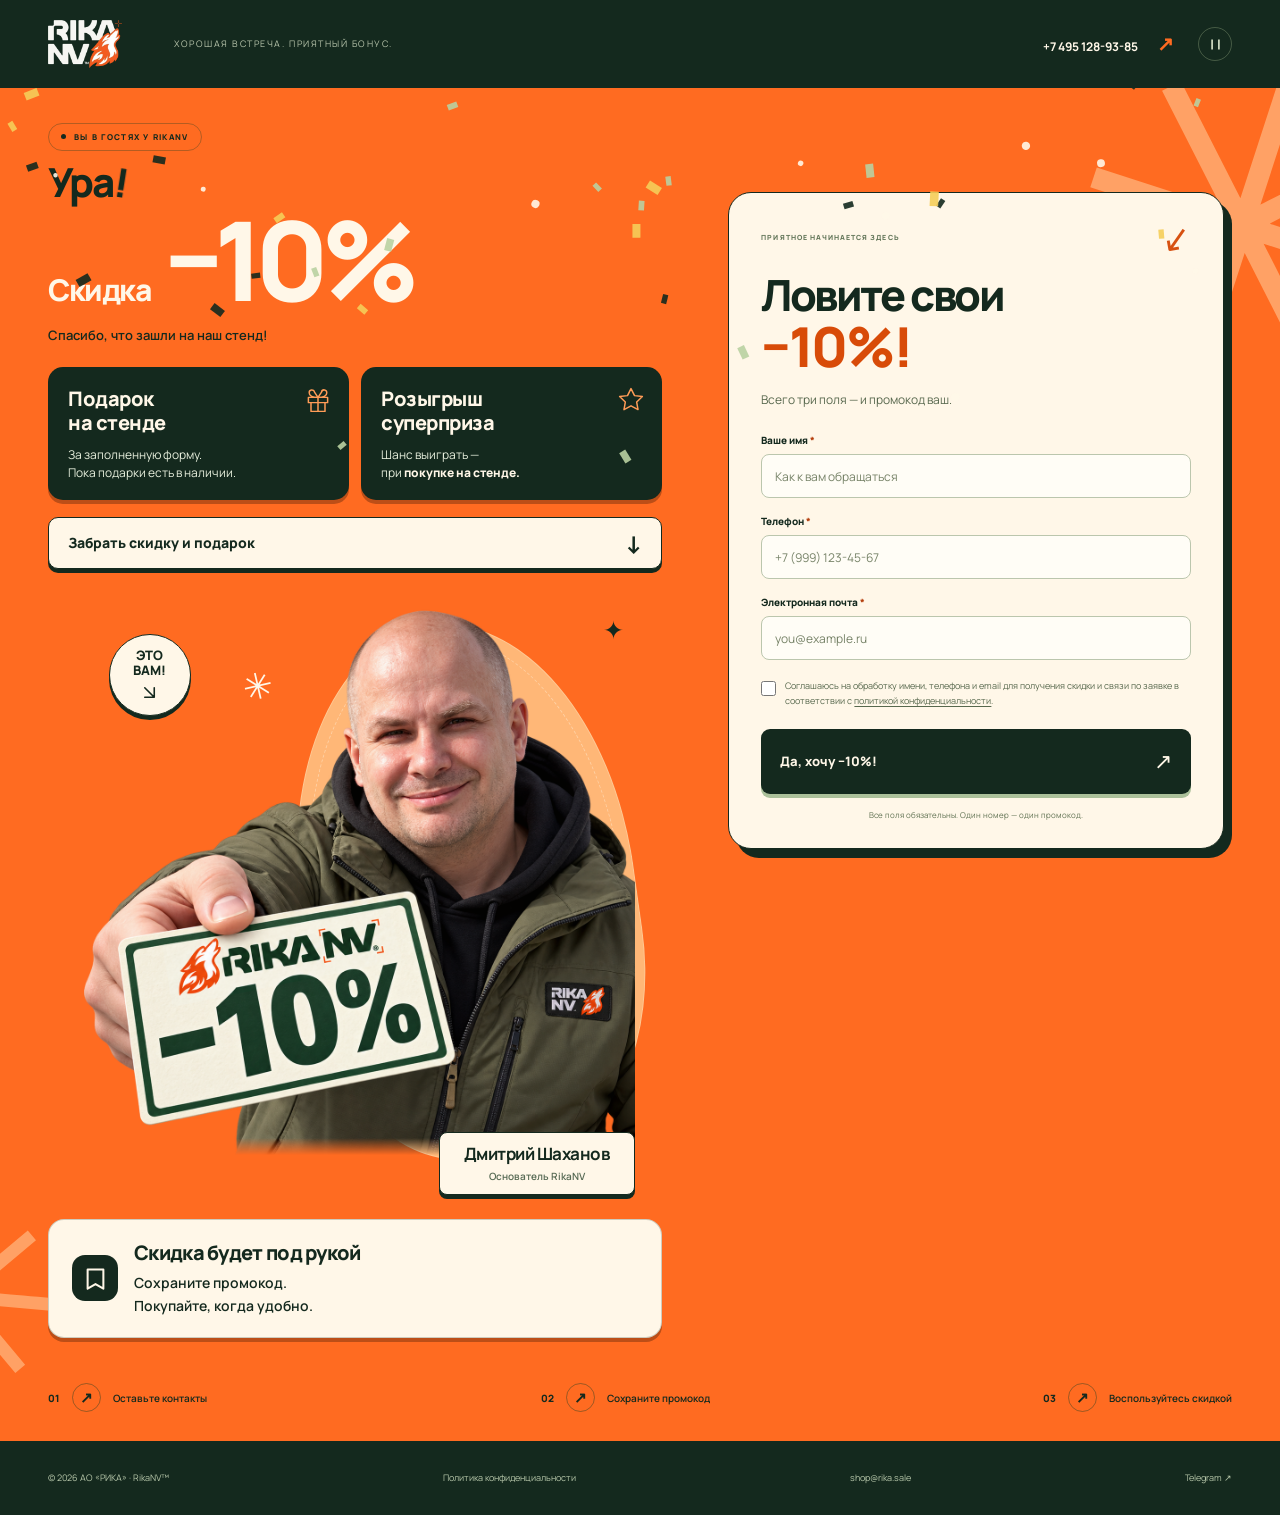
==== index.html @ 87233ac4 "Extend promo validity to one year and remove countdown" ====
<!doctype html>
<html lang="ru">
<head>
  <meta charset="utf-8">
  <meta name="viewport" content="width=device-width, initial-scale=1">
  <meta name="theme-color" content="#ff6b21">
  <meta name="description" content="Получите скидку 10% от RikaNV и воспользуйтесь ей, когда удобно, в течение года. Оставьте контакты и получите промокод. Подарки на стенде - пока есть в наличии.">
  <title>Ура! Ваша скидка −10% — RikaNV</title>
  <link rel="icon" href="assets/logo.webp" type="image/webp">
  <link rel="stylesheet" href="assets/fonts.css">
  <link rel="stylesheet" href="celebration.css">
  <link rel="stylesheet" href="founder.css?v=year-v10">
  <script src="config.js" defer></script>
  <script src="app.js?v=year-v10" defer></script>
  <script src="celebrate.js?v=fresh-v4" defer></script>
</head>
<body>
  <a class="skip" href="#discount">Перейти к форме</a>
  <div class="masthead"><header class="header"><a class="brand" href="#top" aria-label="RikaNV — начало страницы"><img src="assets/logo.webp" width="76" height="50" alt="RikaNV"></a><span class="header-note">ХОРОШАЯ ВСТРЕЧА. ПРИЯТНЫЙ БОНУС.</span><a class="header-phone" href="tel:+74951289385">+7 495 128-93-85 <span aria-hidden="true">↗</span></a><button class="motion-toggle" id="motion-toggle" type="button" aria-label="Остановить анимацию" aria-pressed="false" title="Остановить анимацию"><svg viewBox="0 0 20 20" aria-hidden="true"><path class="pause-symbol" d="M6 4v12M14 4v12"/><path class="play-symbol" d="m7 4 8 6-8 6Z"/></svg></button></header></div>
  <main id="top"><canvas id="confetti" aria-hidden="true"></canvas><div class="ambient-star ambient-star-one" aria-hidden="true">✳</div><div class="ambient-star ambient-star-two" aria-hidden="true">✳</div>
    <section class="hero" aria-labelledby="hero-title">
      <div class="hero-copy">
        <p class="eyebrow welcome-label"><span class="live-dot"></span> ВЫ В ГОСТЯХ У RIKANV</p>
        <h1 id="hero-title"><span class="hooray">Ура<span class="exclamation">!</span></span><span class="hero-subtitle">Скидка <strong>−10%</strong></span></h1>
        <p class="stand-thanks">Спасибо, что зашли на наш стенд!</p>
        <div class="hero-perks" aria-label="Подарок и розыгрыш на стенде">
          <div class="hero-perk"><svg viewBox="0 0 32 32" fill="none" aria-hidden="true"><path d="M5 13h22v6H5zm3 6v10h16V19M16 13v16M16 13c-7 0-10-2-10-5a3 3 0 0 1 6-1l4 6Zm0 0c7 0 10-2 10-5a3 3 0 0 0-6-1l-4 6Z"/></svg><strong>Подарок<br>на стенде</strong><p>За заполненную форму.<br>Пока подарки есть в наличии.</p></div>
          <div class="hero-perk"><svg viewBox="0 0 32 32" fill="none" aria-hidden="true"><path d="m16 3 4 8 9 1-6.5 6.3L24 27l-8-4.3L8 27l1.5-8.7L3 12l9-1Z"/></svg><strong>Розыгрыш<br>суперприза</strong><p>Шанс выиграть —<br>при <b>покупке на стенде.</b></p></div>
        </div>
        <a class="hero-cta" href="#discount">Забрать скидку и подарок <span aria-hidden="true">↓</span></a>
        <figure class="founder-scene">
          <span class="founder-halo" aria-hidden="true"></span>
          <span class="founder-spark founder-spark-one" aria-hidden="true">✳</span>
          <span class="founder-spark founder-spark-two" aria-hidden="true">✦</span>
          <a class="founder-offer" id="discount-ticket" href="https://rikasale.ru/" target="_blank" rel="noopener noreferrer" aria-label="Дмитрий Шаханов — открыть официальный сайт RikaNV в новой вкладке">
            <span class="founder-float"><img src="assets/dmitry-fresh-v4.webp" width="1254" height="1254" fetchpriority="high" alt="Дмитрий Шаханов с улыбкой протягивает вам карточку со скидкой 10%"><svg class="founder-card-art" viewBox="0 0 1254 1254" aria-hidden="true" focusable="false"><defs><clipPath id="card-logo-area"><polygon points="195,785 704,698 732,817 218,923"/></clipPath></defs><image href="assets/dmitry-correct-logo-v6.webp" width="1254" height="1254" clip-path="url(#card-logo-area)"/></svg></span>
          </a>
          <span class="founder-badge" aria-hidden="true"><span class="founder-badge-label">ЭТО<br>ВАМ!</span><svg viewBox="0 0 24 24" fill="none"><path d="m6 6 12 12M6 18h12V6" stroke="currentColor" stroke-width="2" stroke-linecap="round" stroke-linejoin="round"/></svg></span>
          <figcaption class="founder-signature"><strong>Дмитрий Шаханов</strong><span>Основатель RikaNV</span></figcaption>
        </figure>
        <div class="hero-description"><span class="discount-note-icon" aria-hidden="true"><svg viewBox="0 0 24 24" fill="none"><path d="M5 4h14v17l-7-4-7 4Z"/></svg></span><p><strong>Скидка будет под рукой</strong><span>Сохраните промокод.<br>Покупайте, когда удобно.</span></p></div>

      </div>
      <div class="form-column">
      <aside class="form-card" id="discount" aria-labelledby="form-title">
        <div class="form-topline"><span class="eyebrow">ПРИЯТНОЕ НАЧИНАЕТСЯ ЗДЕСЬ</span><span class="mini-cross" aria-hidden="true">↙</span></div>
        <div id="form-intro"><h2 id="form-title">Ловите свои<br><em>−10%!</em></h2><p>Всего три поля — и промокод ваш.</p></div>
        <form id="lead-form" novalidate>
          <div class="field"><label for="name">Ваше имя <span>*</span></label><input id="name" name="name" autocomplete="given-name" placeholder="Как к вам обращаться" minlength="2" maxlength="80" required><span class="field-error" id="name-error"></span></div>
          <div class="field"><label for="phone">Телефон <span>*</span></label><input id="phone" name="phone" type="tel" inputmode="tel" autocomplete="tel" placeholder="+7 (999) 123-45-67" maxlength="24" required><span class="field-error" id="phone-error"></span></div>
          <div class="field"><label for="email">Электронная почта <span>*</span></label><input id="email" name="email" type="email" autocomplete="email" placeholder="you@example.ru" maxlength="160" required><span class="field-error" id="email-error"></span></div>

          <div class="honeypot" aria-hidden="true"><label>Сайт компании<input name="website" tabindex="-1" autocomplete="off"></label></div>
          <label class="consent"><input type="checkbox" id="consent" name="consent" required><span>Соглашаюсь на обработку имени, телефона и email для получения скидки и связи по заявке в соответствии с <a href="https://test.rika-nv.ru/privacy-policy/" target="_blank" rel="noopener">политикой конфиденциальности</a>.</span></label>
          <span class="field-error" id="consent-error"></span>
          <button class="button button-orange submit" type="submit"><span>Да, хочу −10%!</span><span aria-hidden="true">↗</span></button>
          <p class="form-status" id="form-status" role="status" aria-live="polite"></p>
          <p class="form-footnote">Все поля обязательны. Один номер — один промокод.</p>
        </form>
        <div class="success" id="success" hidden tabindex="-1">
          <span class="success-icon" aria-hidden="true">✓</span><p class="eyebrow">ЗАЯВКА ПРИНЯТА</p><h2>Ваши −10%<br>уже здесь.</h2><p>Сохраните промокод и назовите его менеджеру вместе с телефоном из заявки. Используйте скидку сразу или в течение года.</p>
          <div class="coupon"><span id="promo-code"></span><button type="button" id="copy-code" aria-label="Скопировать промокод">Скопировать <span aria-hidden="true">⧉</span></button></div>
          <p class="coupon-deadline" id="coupon-deadline"></p><p class="copy-status" id="copy-status" role="status"></p><p class="success-stand">Назовите промокод менеджеру RikaNV.</p><p class="success-note">Покажите этот экран сотруднику и получите подарок на стенде, пока подарки есть в наличии. Для участия в розыгрыше суперприза нужна покупка на стенде.</p>
          <button class="another-application" id="another-application" type="button">Заполнить форму для другого человека</button>
        </div>
        <noscript><p>Для отправки заявки включите JavaScript или позвоните <a href="tel:+74951289385">+7 495 128-93-85</a>.</p></noscript>
      </aside>

      </div>
    </section>
    <div class="conditions wrap"><span>01 <b>Оставьте контакты</b></span><span>02 <b>Сохраните промокод</b></span><span>03 <b>Воспользуйтесь скидкой</b></span></div>
  </main>
  <div class="footer-area"><footer class="footer wrap"><span>© <span id="year">2026</span> АО «РИКА» · RikaNV™</span><a href="https://test.rika-nv.ru/privacy-policy/" target="_blank" rel="noopener">Политика конфиденциальности</a><a href="mailto:shop@rika.sale">shop@rika.sale</a><a href="https://t.me/clubRiKA" target="_blank" rel="noopener">Telegram ↗</a></footer></div>
</body>
</html>
---- assets/fonts.css ----
@font-face {
  font-family: 'Manrope';
  font-style: normal;
  font-weight: 400;
  font-display: swap;
  src: url(manrope-0.woff2) format('truetype');
}

@font-face {
  font-family: 'Manrope';
  font-style: normal;
  font-weight: 500;
  font-display: swap;
  src: url(manrope-1.woff2) format('truetype');
}

@font-face {
  font-family: 'Manrope';
  font-style: normal;
  font-weight: 600;
  font-display: swap;
  src: url(manrope-2.woff2) format('truetype');
}

@font-face {
  font-family: 'Manrope';
  font-style: normal;
  font-weight: 700;
  font-display: swap;
  src: url(manrope-3.woff2) format('truetype');
}

@font-face {
  font-family: 'Manrope';
  font-style: normal;
  font-weight: 800;
  font-display: swap;
  src: url(manrope-4.woff2) format('truetype');
}
---- celebration.css ----
:root{--orange:#ff6b21;--paper:#fff7e8;--ink:#14291e;--muted:#576a54;--line:#d5dacb}
*{box-sizing:border-box}html{scroll-behavior:smooth;scroll-padding-top:24px}body{margin:0;background:var(--orange);color:var(--ink);font:15px/1.6 Manrope,Arial,sans-serif;-webkit-font-smoothing:antialiased}h1,h2,p{margin:0}h1,h2{letter-spacing:-.065em;line-height:1.02;font-weight:800}a{color:inherit;text-decoration:none}button,input{font:inherit}button{cursor:pointer}button,a{touch-action:manipulation}img{display:block;max-width:100%}::selection{background:var(--ink);color:var(--paper)}:focus-visible{outline:3px solid #366d4c;outline-offset:5px}[hidden]{display:none!important}
.wrap,.header,.hero{width:min(1240px,calc(100% - 96px));margin:auto}.skip{position:fixed;top:-80px;left:12px;padding:12px;background:var(--paper);z-index:99}.skip:focus{top:12px}.eyebrow{font-size:9px;letter-spacing:.16em;font-weight:800;line-height:1.5}
.masthead{background:var(--ink);color:var(--paper)}.header{height:88px;display:flex;justify-content:space-between;align-items:center;gap:24px}.brand{width:74px;flex-shrink:0}.brand img{object-fit:contain}.header-note{font-size:9px;letter-spacing:.17em;color:#b8c5ac;margin-right:auto;margin-left:28px}.header-phone{font-size:12px;font-weight:700}.header-phone span{color:var(--orange);margin-left:17px;font-size:20px}.motion-toggle{width:34px;height:34px;border:1px solid #a9bd9155;background:transparent;color:#cfdbc2;border-radius:50%;display:grid;place-items:center;padding:8px;flex-shrink:0}.motion-toggle:hover{background:#ffffff13}.motion-toggle svg{width:17px;height:17px;fill:none;stroke:currentColor;stroke-width:2}.play-symbol{display:none}body.motion-paused .pause-symbol{display:none}body.motion-paused .play-symbol{display:block}
main{position:relative;isolation:isolate;overflow:clip}#confetti{position:absolute;inset:0;width:100%;height:100%;pointer-events:none;z-index:5}.ambient-star{position:absolute;pointer-events:none;color:#ffd8a9;font-family:Arial,sans-serif;z-index:-1;line-height:1;opacity:.5}.ambient-star-one{font-size:430px;right:-140px;top:-70px;transform:rotate(18deg)}.ambient-star-two{font-size:260px;left:-150px;bottom:10px;transform:rotate(5deg)}
.hero{display:grid;grid-template-columns:minmax(0,1.22fr) minmax(360px,1fr);gap:82px;padding:43px 0 45px;align-items:start}.hero-copy{min-width:0}.welcome-label{display:inline-flex;align-items:center;gap:8px;padding:7px 12px;border:1px solid #20402355;border-radius:30px;font-size:8px}.live-dot{width:5px;height:5px;border-radius:50%;background:var(--ink)}.hero h1{margin:10px 0 0}.hooray{font-size:116px;letter-spacing:-.08em;display:block;line-height:1.05}.exclamation{display:inline-block;transform:rotate(9deg);transform-origin:50% 85%}.hero-subtitle{font-size:47px;letter-spacing:-.065em;display:block;color:var(--paper);margin:0 0 5px}
.ticket-wrap{position:relative;margin:29px 0 28px;padding:10px 15px 10px 5px;perspective:1000px}.ticket-float{transform:rotate(-5deg)}.discount-ticket{position:relative;display:flex;background:var(--paper);border-radius:17px;min-height:229px;box-shadow:7px 9px 0 var(--ink);transform:rotateX(var(--tilt-x,0deg)) rotateY(var(--tilt-y,0deg));transition:transform .25s ease-out;will-change:transform}.discount-ticket:before,.discount-ticket:after{content:'';width:20px;height:20px;border-radius:50%;background:var(--orange);position:absolute;left:calc(100% - 105px);z-index:1}.discount-ticket:before{top:-10px}.discount-ticket:after{bottom:-10px}.ticket-main{flex:1;min-width:0;padding:23px 25px 16px}.ticket-kicker{display:block;font-size:8px;font-weight:800;letter-spacing:.2em}.giant-discount{display:block;font-size:140px;line-height:1.07;letter-spacing:-.1em;font-weight:800;white-space:nowrap;margin-left:-6px}.giant-discount>span{font-size:.55em;letter-spacing:-.09em;display:inline-block;margin-left:4px}.ticket-bottom{border-top:1px solid #b9c1aa;padding-top:10px;font-size:6.5px;font-weight:700;letter-spacing:.08em;display:flex;justify-content:space-between;align-items:center;gap:10px}.ticket-bottom>span{font-size:19px;line-height:1}.ticket-stub{width:95px;flex-shrink:0;border-left:1.5px dashed #91a082;display:flex;flex-direction:column;align-items:center;justify-content:center;text-align:center;padding:20px 10px}.ticket-stub .stub-top{font-size:8px;font-weight:800;letter-spacing:.14em;line-height:1.4;color:#6c7d5c}.ticket-stub strong{font-size:57px;font-weight:700;line-height:1.3;letter-spacing:-.07em}.ticket-stub>span:last-child{font-size:7px;letter-spacing:.1em;line-height:1.5;font-weight:600}.ticket-stamp{position:absolute;right:-4px;top:-13px;width:94px;height:94px;background:var(--ink);color:var(--paper);display:grid;place-items:center;clip-path:polygon(50% 0%,59% 9%,71% 4%,76% 16%,90% 16%,90% 30%,100% 36%,94% 50%,100% 64%,90% 70%,90% 84%,76% 84%,71% 96%,59% 91%,50% 100%,41% 91%,29% 96%,24% 84%,10% 84%,10% 70%,0% 64%,6% 50%,0% 36%,10% 30%,10% 16%,24% 16%,29% 4%,41% 9%);transform:rotate(14deg)}.ticket-stamp>span{font-size:15px;letter-spacing:-.03em;line-height:1.2;font-weight:800;text-align:center}.hero-description{font-size:12px;font-weight:600;line-height:1.8;margin-top:7px}
.gift-note{background:var(--ink);color:var(--paper);border-radius:16px;display:flex;align-items:flex-start;gap:16px;padding:21px 23px;margin-top:24px;box-shadow:0 4px 0 #bc4e17}.gift-icon{width:31px;flex-shrink:0;color:var(--orange);padding-top:3px}.gift-icon svg{width:31px;height:31px}.gift-heading{font-size:17px;display:block;font-weight:800;letter-spacing:-.03em;margin-bottom:5px}.gift-note p{font-size:12px;line-height:1.7;max-width:340px}.gift-note small{font-size:9px;line-height:1.7;color:#b3c2a5;display:block;margin-top:10px}.hero-cta{display:none}
.form-card{position:relative;background:var(--paper);color:var(--ink);padding:28px 32px 26px;border:1px solid var(--ink);border-radius:23px;box-shadow:8px 9px 0 var(--ink);margin:46px 8px 0 0;scroll-margin-top:28px;min-width:0}.form-topline{display:flex;justify-content:space-between;align-items:center;gap:16px;margin-bottom:17px}.form-topline>.eyebrow{font-size:7px;letter-spacing:.15em;color:#637659}.mini-cross{color:#d75111;font-size:35px;line-height:1;transform:rotate(-10deg)}.form-card h2{font-size:43px;font-weight:800;line-height:1.04;letter-spacing:-.06em}.form-card h2 em{font-style:normal;color:#d84b08;font-size:1.28em}.form-card #form-intro>p{font-size:12px;line-height:1.7;color:#59694f;margin:15px 0 22px;max-width:300px}.field{margin-bottom:15px}.field label{display:block;font-size:10px;font-weight:800;margin-bottom:6px}.field label>span{color:#b43d0b}.field input{width:100%;height:44px;border:1px solid #bbc6ad;background:#fffdf6;border-radius:8px;padding:10px 13px;font-size:12px;color:var(--ink);transition:border-color .2s,box-shadow .2s}.field input::placeholder{color:#778368}.field input:focus{outline:none;border-color:#e76626;box-shadow:0 0 0 3px #ff6b2128}.field input[aria-invalid=true]{border-color:#a92e17}.consent{display:flex;align-items:flex-start;gap:9px;font-size:9px;line-height:1.65;color:#57684d;cursor:pointer;margin-top:19px}.consent input{width:15px;height:15px;flex-shrink:0;margin:2px 0 0;accent-color:var(--ink);cursor:pointer}.consent a{text-decoration:underline;text-underline-offset:2px}.button{display:inline-flex;justify-content:space-between;align-items:center;gap:20px;min-height:53px;border:0;border-radius:9px;padding:15px 19px;font-size:13px;font-weight:800;transition:transform .2s,box-shadow .2s,background .2s}.button-orange{color:var(--paper);background:var(--ink);box-shadow:0 4px 0 #abc09a}.button-orange:hover{background:#25472d;transform:translateY(-2px);box-shadow:0 6px 0 #abc09a}.button-orange:active{transform:translateY(2px);box-shadow:0 2px 0 #abc09a}.submit{width:100%;margin-top:20px}.submit>span:last-child{font-size:22px;font-weight:400}.submit:disabled{opacity:.65;cursor:wait;transform:none}.form-footnote{text-align:center;font-size:8px;color:#607252;line-height:1.7;margin:14px 0 0}.field-error{font-size:10px;color:#a12e1a;line-height:1.5;display:block}.field-error:not(:empty){margin-top:5px}.form-status{font-size:11px;color:#9d301c;line-height:1.7}.form-status:not(:empty){margin-top:14px}.honeypot{position:absolute;left:-10000px;top:0;width:1px;height:1px;overflow:hidden}
.success{padding:12px 0 25px}.success .eyebrow{margin:25px 0 12px}.success-icon{display:grid;place-items:center;width:60px;height:60px;background:#dbebcc;color:#234e2b;border-radius:50%;font-size:30px}.success h2{margin-bottom:22px}.success>p:not(.eyebrow){font-size:13px;color:#596b4e;line-height:1.8}.coupon{border:1px dashed #718360;border-radius:8px;padding:16px 12px;display:flex;justify-content:space-between;align-items:center;gap:10px;margin:23px 0 12px;flex-wrap:wrap}.coupon>span{font-size:18px;font-weight:800;overflow-wrap:anywhere}.coupon button{border:0;background:none;padding:6px 0;color:var(--ink);font-size:10px;font-weight:700}.coupon button:disabled{opacity:.5;cursor:default}.coupon-deadline{font-size:12px!important;border-bottom:1px solid #bec9b1;padding-bottom:14px;margin-bottom:5px}.coupon-deadline.expired{color:#a23920!important}.copy-status{font-size:10px!important;min-height:18px}.success .success-stand{font-weight:800;color:var(--ink);margin:20px 0 12px}.success .success-note{font-size:11px!important}
.conditions{display:flex;justify-content:space-between;align-items:center;gap:24px;padding:0 0 29px}.conditions>span{display:flex;align-items:center;gap:12px;font-size:10px;font-weight:800}.conditions>span:before{content:'↗';width:27px;height:27px;border:1px solid #20402370;border-radius:50%;display:grid;place-items:center;order:1;font-size:15px}.conditions b{font-size:10px;font-weight:600;order:2}.footer-area{background:var(--ink);color:#b8c8ab}.footer{display:flex;align-items:center;justify-content:space-between;gap:20px;min-height:74px;padding:23px 0;font-size:9px}.footer a:hover{color:var(--orange)}
body.motion-ready .ticket-float{animation:float-ticket 5s ease-in-out infinite}body.motion-ready .ticket-stamp{animation:stamp-rock 5s ease-in-out infinite}body.motion-ready .exclamation{animation:hello .8s cubic-bezier(.2,.8,.2,1) both}body.motion-ready .form-card{animation:arrive .65s .1s cubic-bezier(.2,.8,.2,1) backwards}body.motion-paused *{animation-play-state:paused!important}body.motion-paused .discount-ticket{transform:none!important}
@keyframes float-ticket{0%,100%{transform:translateY(0) rotate(-5deg)}50%{transform:translateY(-7px) rotate(-3.5deg)}}@keyframes stamp-rock{0%,100%{transform:rotate(14deg)}50%{transform:rotate(8deg)}}@keyframes hello{0%{transform:rotate(-16deg) scale(.8);opacity:0}70%{transform:rotate(14deg) scale(1.08)}100%{transform:rotate(9deg);opacity:1}}@keyframes arrive{from{opacity:0;transform:translateY(22px)}to{opacity:1;transform:translateY(0)}}
@media(max-width:1150px){.wrap,.header,.hero{width:calc(100% - 64px)}.hero{gap:45px;grid-template-columns:1.1fr 1fr}.hooray{font-size:104px}.hero-subtitle{font-size:40px}.giant-discount{font-size:114px}.ticket-main{padding-inline:20px}.discount-ticket{min-height:208px}.ticket-stub{width:77px}.discount-ticket:before,.discount-ticket:after{left:calc(100% - 87px)}.ticket-stamp{width:82px;height:82px;right:-10px;top:-19px}.ticket-stamp>span{font-size:13px}.ticket-bottom{font-size:5px;letter-spacing:0}.form-card{padding:27px}.form-card h2{font-size:39px}.gift-note{padding:20px;gap:12px}.gift-note p{font-size:11px}.header-note{margin-left:10px;font-size:8px}}
@media(max-width:900px){.wrap,.header,.hero{width:calc(100% - 48px)}.hero{gap:30px}.form-card{padding:24px;margin-top:40px}.form-card h2{font-size:36px}.hooray{font-size:91px}.hero-subtitle{font-size:34px}.giant-discount{font-size:100px}.ticket-stub{width:64px}.ticket-main{padding:21px 16px 15px}.discount-ticket{min-height:186px}.discount-ticket:before,.discount-ticket:after{left:calc(100% - 74px)}.ticket-stub strong{font-size:47px}.ticket-stamp{width:74px;height:74px;right:-5px}.gift-note{padding:17px}.gift-icon,.gift-icon svg{width:25px;height:25px}.gift-heading{font-size:15px}.hero-description{font-size:11px}.header-note{display:none}.header-phone{margin-left:auto}.hero .eyebrow{font-size:7px}.conditions{gap:15px}.conditions b{font-size:9px}.conditions>span{gap:8px}.conditions>span:before{width:23px;height:23px}}
@media(max-width:760px){.hero{grid-template-columns:1fr;max-width:560px;gap:35px;padding:30px 0}.header{height:77px}.brand{width:67px}.brand img{height:45px;width:67px}.header-phone{font-size:11px}.motion-toggle{width:30px;height:30px;padding:6px}.header{gap:18px}.hero h1{margin-top:12px}.hooray{font-size:109px}.hero-subtitle{font-size:43px}.hero .eyebrow{font-size:8px}.ticket-wrap{margin:30px 0 29px;padding-right:18px}.giant-discount{font-size:144px}.ticket-main{padding:23px 24px 17px}.discount-ticket{min-height:230px}.ticket-stub{width:85px}.discount-ticket:before,.discount-ticket:after{left:calc(100% - 95px)}.ticket-stub strong{font-size:57px}.ticket-stamp{width:91px;height:91px;right:0;top:-18px}.ticket-stamp>span{font-size:15px}.ticket-bottom{font-size:6px}.hero-description{font-size:12px}.gift-note{padding:21px;gap:16px;margin-top:21px}.gift-icon,.gift-icon svg{width:30px;height:30px}.gift-heading{font-size:18px}.gift-note p{font-size:13px;max-width:none}.gift-note small{font-size:10px}.hero-cta{display:flex;align-items:center;justify-content:space-between;gap:20px;margin-top:19px;font-size:13px;font-weight:800;border-bottom:1px solid #29442670;padding:5px 0 10px}.hero-cta>span{font-size:24px}.form-card{padding:30px;margin:0 8px 0 0;width:calc(100% - 8px)}.form-card h2{font-size:45px}.form-card #form-intro>p{font-size:13px;margin-bottom:24px}.field input{height:49px;font-size:16px}.field label{font-size:11px}.field{margin-bottom:18px}.consent{font-size:10px}.form-footnote{font-size:9px}.conditions{max-width:560px;padding:9px 0 28px;flex-wrap:wrap;justify-content:flex-start;gap:15px 30px}.conditions b{font-size:10px}.footer{max-width:560px;justify-content:flex-start;flex-wrap:wrap;gap:15px 25px;padding:26px 0}.footer>span{width:100%}.ambient-star-one{font-size:350px;right:-190px;top:0}.ambient-star-two{display:none}}
@media(max-width:480px){.wrap,.header,.hero{width:calc(100% - 40px)}.header{gap:13px}.header-phone{font-size:9px}.header-phone span{margin-left:7px;font-size:16px}.brand{width:61px}.brand img{height:40px;width:61px}.motion-toggle{width:28px;height:28px}.hero{padding-top:26px;gap:29px}.hooray{font-size:98px}.hero-subtitle{font-size:38px}.ticket-wrap{margin-top:26px;padding:7px 15px 7px 1px}.giant-discount{font-size:109px;margin-left:-4px}.discount-ticket{min-height:186px;border-radius:12px;box-shadow:5px 7px 0 var(--ink)}.ticket-main{padding:19px 18px 13px}.ticket-kicker{font-size:6px;letter-spacing:.15em}.ticket-stub{width:66px;padding-inline:6px}.ticket-stub .stub-top{font-size:6px}.ticket-stub strong{font-size:44px}.ticket-stub>span:last-child{font-size:6px}.discount-ticket:before,.discount-ticket:after{width:16px;height:16px;left:calc(100% - 74px)}.discount-ticket:before{top:-8px}.discount-ticket:after{bottom:-8px}.ticket-bottom{font-size:4.8px;gap:4px;letter-spacing:0;padding-top:9px}.ticket-bottom>span{font-size:16px}.ticket-stamp{width:73px;height:73px;right:-2px;top:-20px}.ticket-stamp>span{font-size:12px}.hero-description{font-size:11px;line-height:1.9}.gift-note{padding:18px;gap:12px;border-radius:13px}.gift-note p{font-size:11px}.gift-heading{font-size:16px}.gift-note small{font-size:9px}.gift-icon,.gift-icon svg{width:25px;height:25px}.hero-cta{font-size:12px}.form-card{padding:26px 22px 24px;border-radius:17px;box-shadow:6px 7px 0 var(--ink);margin-right:6px;width:calc(100% - 6px)}.form-card h2{font-size:41px}.form-topline>.eyebrow{font-size:6px}.mini-cross{font-size:30px}.form-card #form-intro>p{font-size:12px}.conditions{display:grid;grid-template-columns:1fr;gap:13px}.conditions>span{gap:11px}.conditions>span:before{width:25px;height:25px}.coupon>span{font-size:16px}.success h2{font-size:37px}}
@media(max-width:359px){.wrap,.header,.hero{width:calc(100% - 32px)}.header-phone{font-size:8px}.header{gap:9px}.hooray{font-size:85px}.hero-subtitle{font-size:32px}.giant-discount{font-size:91px}.ticket-main{padding-inline:14px}.ticket-stub{width:57px}.discount-ticket{min-height:166px}.ticket-stub strong{font-size:37px}.discount-ticket:before,.discount-ticket:after{left:calc(100% - 65px)}.ticket-bottom{font-size:4px}.ticket-stamp{width:66px;height:66px}.ticket-stamp>span{font-size:11px}.gift-note{padding:16px;gap:10px}.gift-note p{font-size:10px}.gift-note small{font-size:8px}.form-card{padding:23px 18px}.form-card h2{font-size:36px}.hero-description{font-size:10px}.form-footnote{font-size:8px}}
@media(prefers-reduced-motion:reduce){html{scroll-behavior:auto}*,*:before,*:after{animation:none!important;transition:none!important}.discount-ticket{transform:none!important}#confetti{display:none}.motion-toggle{display:none}}

body.motion-paused .form-card{animation:none!important;opacity:1;transform:none}

.stand-thanks{font-size:14px;font-weight:600;margin-top:13px;line-height:1.6}.ticket-stamp{top:-34px}@media(max-width:480px){.stand-thanks{font-size:12px;margin-top:12px}}
---- founder.css ----
/* Founder handing the offer toward the visitor. */
.hero{gap:66px;padding-top:34px}
.hooray{font-size:90px}
.hero-subtitle{font-size:42px}
.founder-scene{position:relative;isolation:isolate;z-index:6;width:min(100%,560px);aspect-ratio:1;margin:26px auto 64px}
.founder-halo{position:absolute;z-index:-1;inset:5% 0 0 40%;border-radius:50% 50% 38% 38%;background:#ffb777;transform:rotate(-8deg);border:1px solid #ffd8ad80}
.founder-halo:after{content:"";position:absolute;inset:12px;border:1px dashed #fff7e860;border-radius:inherit}
.founder-offer{display:block;position:absolute;inset:0;border-radius:14px}
.founder-offer:focus-visible{outline-offset:4px}
.founder-float{display:block;position:relative;top:0;width:100%;-webkit-mask-image:linear-gradient(#000 97%,transparent 100%);mask-image:linear-gradient(#000 97%,transparent 100%)}
.founder-float img{width:100%;height:auto}
/* Restrict the corrected artwork to the coupon; preserve the original portrait. */
.founder-card-art{position:absolute;inset:0;display:block;width:100%;height:100%;pointer-events:none}
.founder-badge{position:absolute;left:6%;top:7%;pointer-events:none;background:var(--paper);border:1px solid var(--ink);box-shadow:0 4px 0 var(--ink);border-radius:50%;width:82px;height:82px;display:flex;flex-direction:column;justify-content:center;align-items:center;gap:5px;text-align:center;font-size:13px;font-weight:800;line-height:1.15}
.founder-badge-label{display:block}
.founder-badge svg{display:block;width:19px;height:19px;flex-shrink:0}
.founder-signature{position:absolute;bottom:-40px;right:0;max-width:100%;text-align:center;background:var(--paper);border:1px solid var(--ink);box-shadow:0 4px 0 var(--ink);padding:10px 24px;border-radius:8px;pointer-events:none}
.founder-signature strong{display:block;font-size:17px;letter-spacing:-.03em;line-height:1.35}
.founder-signature>span{display:block;font-size:10px;font-weight:600;margin-top:2px;color:var(--muted)}
.founder-spark{position:absolute;pointer-events:none;z-index:1;color:var(--paper);line-height:1}
.founder-spark-one{font-size:36px;top:13%;left:30%;transform:rotate(-13deg)}
.founder-spark-two{font-size:25px;top:4%;right:2%;color:var(--ink)}
.hero-description{display:flex;align-items:center;gap:16px;width:100%;margin:0 auto;padding:20px 23px;background:var(--paper);border:1px solid #14291e35;border-radius:16px;box-shadow:0 4px 0 #bc4e17;text-align:left}
.hero-description strong{display:block;font-size:20px;line-height:1.3;letter-spacing:-.035em;font-weight:800;margin-bottom:5px}
.hero-description p>span{display:block;font-size:14px;line-height:1.65;font-weight:600}
.hero-description b{font-weight:800}
.discount-note-icon{display:grid;place-items:center;width:46px;height:46px;flex-shrink:0;border-radius:13px;background:var(--ink);color:var(--paper)}
.discount-note-icon svg{width:27px;height:27px;stroke:currentColor;stroke-width:1.8;stroke-linecap:round;stroke-linejoin:round}
.form-card{margin-top:70px}
.form-column{min-width:0}
.form-column .gift-note{margin-right:8px}
.another-application{display:block;margin:22px 0 0;padding:8px 0;border:0;background:none;color:var(--muted);text-align:left;text-decoration:underline;text-underline-offset:3px;font-size:10px;line-height:1.5}
.another-application:hover{color:var(--ink)}
/* Move in whole pixels; scaling and 3D compositing soften facial detail. */
body.motion-ready .founder-float{animation:founder-offer 6s steps(4,end) infinite}
body.motion-ready .founder-badge{animation:founder-badge 6s ease-in-out infinite}
body.motion-ready .founder-spark-one{animation:founder-spark 9s ease-in-out infinite}
body.motion-paused .founder-offer{transform:none!important}
@keyframes founder-offer{0%,100%{top:0}50%{top:-4px}}
@keyframes founder-badge{0%,100%{transform:translateY(0)}50%{transform:translateY(-3px)}}
@keyframes founder-spark{0%,100%{transform:rotate(-13deg) scale(1)}50%{transform:rotate(14deg) scale(.86)}}
@media(min-width:1100px){.gift-note{margin-top:22px}}
@media(max-width:1150px){.hero{gap:40px}.hooray{font-size:82px}.hero-subtitle{font-size:37px}.founder-signature{padding:9px 20px}.founder-signature strong{font-size:15px}.hero-description{gap:13px;padding:18px}.hero-description strong{font-size:18px}.hero-description p>span{font-size:13px}}
@media(max-width:900px){.hero{gap:28px}.hooray{font-size:76px}.hero-subtitle{font-size:32px}.founder-badge{width:64px;height:64px;font-size:11px;gap:4px}.founder-badge svg{width:17px;height:17px}.founder-signature strong{font-size:14px}.founder-signature>span{font-size:9px}.form-card{margin-top:60px}.hero-description{gap:11px;padding:16px}.hero-description strong{font-size:16px}.hero-description p>span{font-size:12px}.discount-note-icon{width:36px;height:36px;border-radius:10px}.discount-note-icon svg{width:23px;height:23px}.founder-spark-one{font-size:28px}}
@media(max-width:760px){.hero{gap:28px;padding-top:27px}.hooray{font-size:87px}.hero-subtitle{font-size:37px}.founder-scene{margin-top:26px}.founder-signature{padding:9px 20px}.founder-signature strong{font-size:16px}.founder-signature>span{font-size:10px}.founder-badge{width:74px;height:74px;font-size:12px}.form-card{margin-top:0}.hero-description{padding:19px;gap:14px}.hero-description strong{font-size:19px}.hero-description p>span{font-size:14px}.discount-note-icon{width:42px;height:42px}}
@media(max-width:480px){.hooray{font-size:78px}.hero-subtitle{font-size:34px}.founder-scene{margin-top:25px;margin-bottom:62px}.founder-signature{padding:8px 16px}.founder-signature strong{font-size:14px}.founder-signature>span{font-size:9px}.founder-badge{width:60px;height:60px;font-size:10px;gap:3px;top:5%;left:4%}.founder-badge svg{width:16px;height:16px}.founder-spark-one{font-size:26px;left:29%;top:10%}.founder-spark-two{font-size:19px;right:1%;top:1%}.stand-thanks{font-size:11px}.hero-description{padding:17px 16px;gap:12px}.hero-description strong{font-size:18px}.hero-description p>span{font-size:13px}.discount-note-icon{width:36px;height:40px}}
@media(max-width:359px){.hooray{font-size:70px}.hero-subtitle{font-size:30px}.founder-signature strong{font-size:12px}.founder-signature>span{font-size:8px}.founder-badge{width:54px;height:54px;font-size:9px;gap:2px}.hero-description{gap:10px;padding:16px 13px}.hero-description strong{font-size:16px}.hero-description p>span{font-size:12px}}
@media(prefers-reduced-motion:reduce){body.motion-ready .founder-float,body.motion-ready .founder-badge,body.motion-ready .founder-spark-one{animation:none}.founder-offer{transform:none!important}}

/* All three reasons to register are visible before the portrait on a phone. */
.hooray{font-size:40px;line-height:1.05;letter-spacing:-.065em}
.hero-subtitle{display:flex;align-items:baseline;gap:14px;font-size:30px;line-height:1;letter-spacing:-.05em;margin-top:0}
.hero-subtitle strong{font-size:110px;line-height:1.02;letter-spacing:-.08em;font-weight:800}
.stand-thanks{margin-top:10px;font-size:13px}
.hero-perks{display:grid;grid-template-columns:repeat(2,minmax(0,1fr));gap:12px;margin-top:22px}
.hero-perk{position:relative;min-width:0;padding:20px 20px 17px;background:var(--ink);color:var(--paper);border-radius:15px;box-shadow:0 4px 0 #bc4e17}
.hero-perk svg{position:absolute;right:17px;top:19px;width:28px;height:28px;stroke:#ff9c57;stroke-width:1.7;stroke-linejoin:round;stroke-linecap:round}
.hero-perk>strong{display:block;padding-right:26px;font-size:20px;font-weight:800;line-height:1.18;letter-spacing:-.025em}
.hero-perk p{font-size:12px;line-height:1.55;margin-top:11px;color:#e6eedc}
.hero-perk b{font-weight:800;color:var(--paper)}
.hero-cta{display:flex;align-items:center;justify-content:space-between;gap:12px;min-height:52px;margin-top:17px;padding:13px 19px;background:var(--paper);border:1px solid var(--ink);border-radius:10px;box-shadow:0 4px 0 var(--ink);font-size:14px;line-height:1.3;font-weight:800;transition:background .2s,box-shadow .2s}
.hero-cta>span{font-size:24px;line-height:1}
.hero-cta:hover{background:#fffdf6;box-shadow:0 5px 0 var(--ink)}
@media(min-width:761px){.form-card{position:sticky;top:25px}.form-column{height:100%}}
@media(max-width:1150px){.hero-subtitle{font-size:27px;gap:10px}.hero-subtitle strong{font-size:99px}.hero-perk{padding:17px 15px}.hero-perk>strong{font-size:18px}.hero-perk svg{right:13px;top:17px;width:24px;height:24px}.hero-perk p{font-size:11px}}
@media(max-width:900px){.hooray{font-size:34px}.hero-subtitle{font-size:24px;gap:9px}.hero-subtitle strong{font-size:86px}.hero-perks{gap:9px;margin-top:19px}.hero-perk{padding:15px 12px}.hero-perk>strong{font-size:16px;padding-right:19px}.hero-perk svg{width:20px;height:20px;right:10px;top:15px}.hero-perk p{font-size:10px}.hero-cta{font-size:12px;padding-inline:14px}.stand-thanks{font-size:11px}}
@media(max-width:760px){.hero{padding-top:23px}.hooray{font-size:36px}.hero-subtitle{font-size:29px;gap:12px}.hero-subtitle strong{font-size:103px}.hero-perk{padding:18px 16px}.hero-perk>strong{font-size:19px;padding-right:27px}.hero-perk svg{width:25px;height:25px;top:18px;right:13px}.hero-perk p{font-size:12px}.hero-cta{font-size:14px;margin-top:16px;min-height:54px}.stand-thanks{font-size:12px}.hero-perks{gap:11px;margin-top:18px}}
@media(max-width:480px){.hooray{font-size:32px}.hero-subtitle{font-size:24px;gap:10px}.hero-subtitle strong{font-size:90px}.hero-perks{gap:10px;margin-top:17px}.hero-perk{padding:16px 12px}.hero-perk>strong{font-size:17px;padding-right:0}.hero-perk svg{width:21px;height:21px;right:10px;top:16px}.hero-perk p{font-size:11px;margin-top:10px;line-height:1.5}.hero-cta{font-size:13px;min-height:52px;margin-top:15px}.stand-thanks{font-size:11px;margin-top:10px}}
@media(max-width:359px){.hooray{font-size:28px}.hero-subtitle{font-size:21px;gap:8px}.hero-subtitle strong{font-size:78px}.hero-perks{gap:8px}.hero-perk{padding:14px 10px}.hero-perk>strong{font-size:15px}.hero-perk svg{width:17px;height:17px;top:14px;right:8px}.hero-perk p{font-size:10px;line-height:1.55}.hero-cta{font-size:12px;min-height:50px}.stand-thanks{font-size:10px}}
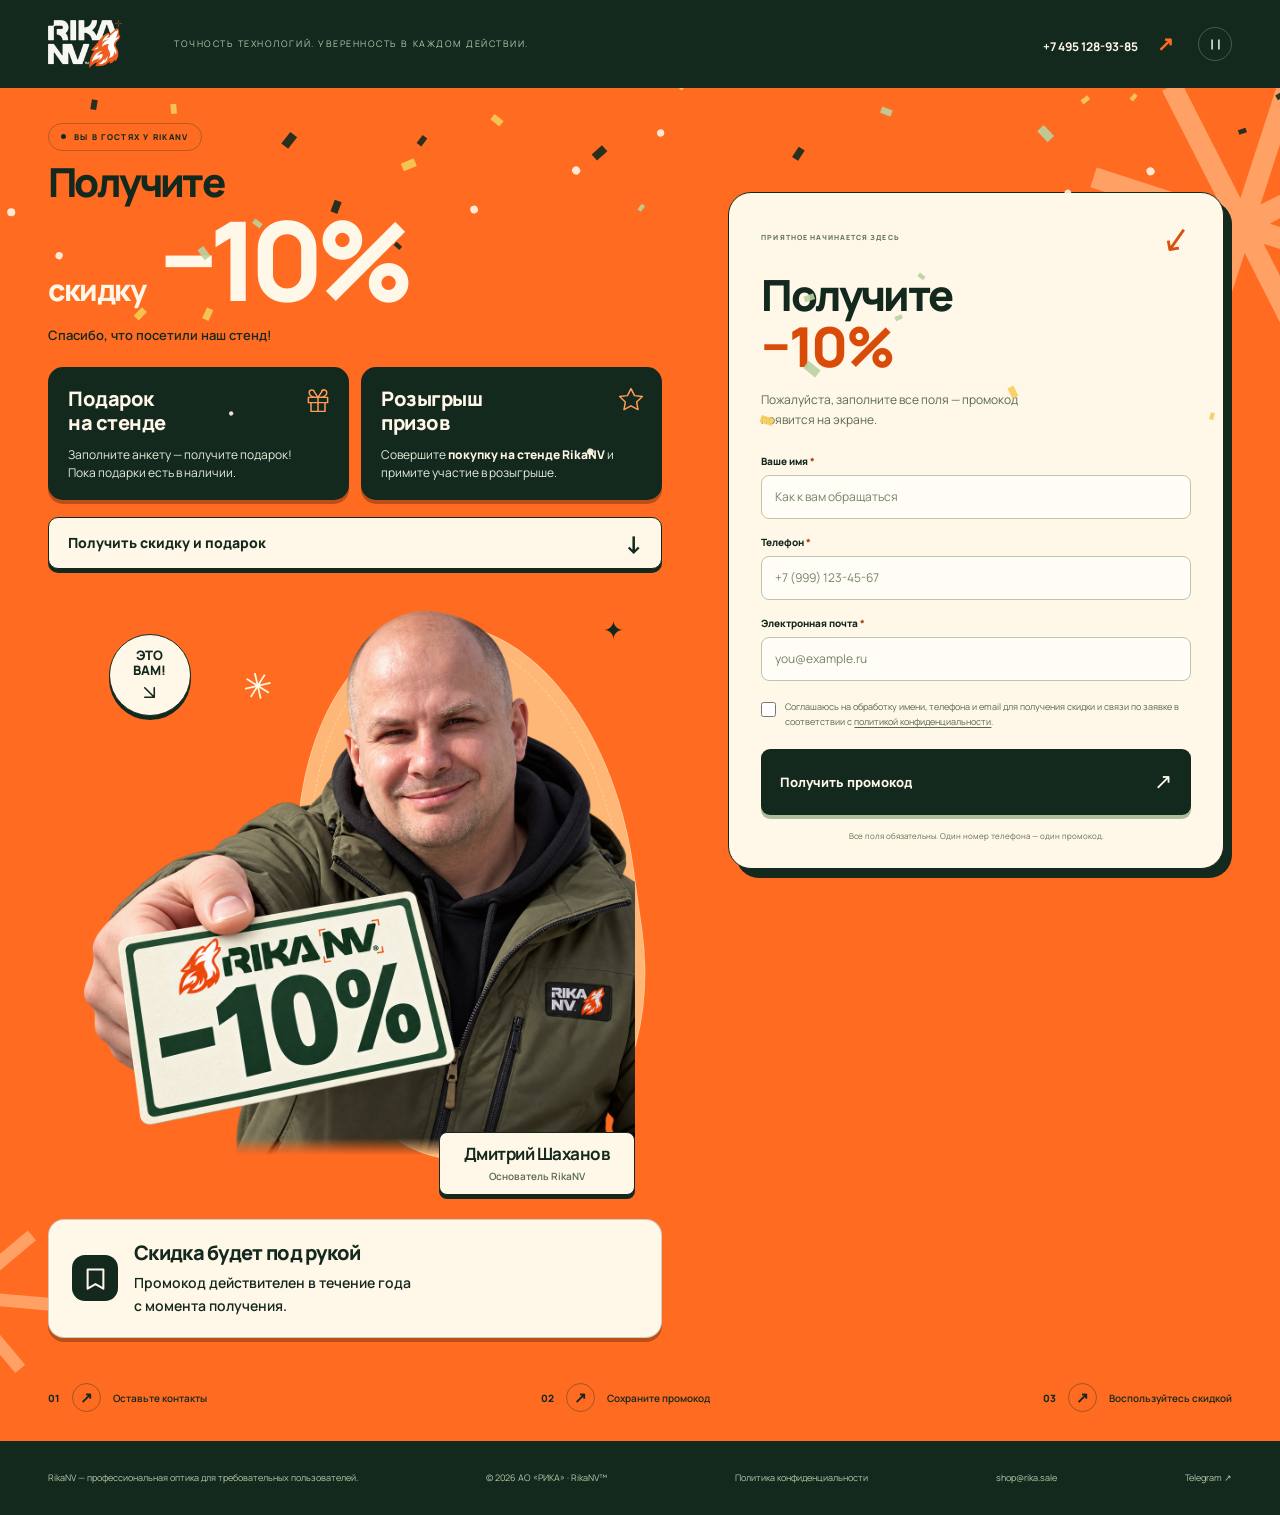
==== commit d0fba273: "Rework promo copy for premium positioning Replace the casual "Ура!" headline with "Получите скидку −" ====
--- a/index.html
+++ b/index.html
@@ -4,30 +4,30 @@
   <meta charset="utf-8">
   <meta name="viewport" content="width=device-width, initial-scale=1">
   <meta name="theme-color" content="#ff6b21">
-  <meta name="description" content="Получите скидку 10% от RikaNV и воспользуйтесь ей, когда удобно, в течение года. Оставьте контакты и получите промокод. Подарки на стенде - пока есть в наличии.">
-  <title>Ура! Ваша скидка −10% — RikaNV</title>
+  <meta name="description" content="Скидка 10% от RikaNV для гостей стенда. Заполните анкету и получите промокод, действительный в течение года с момента получения. Заполните анкету — получите подарок, пока подарки есть в наличии.">
+  <title>Скидка −10% для гостей стенда — RikaNV</title>
   <link rel="icon" href="assets/logo.webp" type="image/webp">
   <link rel="stylesheet" href="assets/fonts.css">
   <link rel="stylesheet" href="celebration.css">
-  <link rel="stylesheet" href="founder.css?v=year-v10">
+  <link rel="stylesheet" href="founder.css?v=copy-v11">
   <script src="config.js" defer></script>
-  <script src="app.js?v=year-v10" defer></script>
+  <script src="app.js?v=copy-v11" defer></script>
   <script src="celebrate.js?v=fresh-v4" defer></script>
 </head>
 <body>
   <a class="skip" href="#discount">Перейти к форме</a>
-  <div class="masthead"><header class="header"><a class="brand" href="#top" aria-label="RikaNV — начало страницы"><img src="assets/logo.webp" width="76" height="50" alt="RikaNV"></a><span class="header-note">ХОРОШАЯ ВСТРЕЧА. ПРИЯТНЫЙ БОНУС.</span><a class="header-phone" href="tel:+74951289385">+7 495 128-93-85 <span aria-hidden="true">↗</span></a><button class="motion-toggle" id="motion-toggle" type="button" aria-label="Остановить анимацию" aria-pressed="false" title="Остановить анимацию"><svg viewBox="0 0 20 20" aria-hidden="true"><path class="pause-symbol" d="M6 4v12M14 4v12"/><path class="play-symbol" d="m7 4 8 6-8 6Z"/></svg></button></header></div>
+  <div class="masthead"><header class="header"><a class="brand" href="#top" aria-label="RikaNV — начало страницы"><img src="assets/logo.webp" width="76" height="50" alt="RikaNV"></a><span class="header-note">ТОЧНОСТЬ ТЕХНОЛОГИЙ. УВЕРЕННОСТЬ В КАЖДОМ ДЕЙСТВИИ.</span><a class="header-phone" href="tel:+74951289385">+7 495 128-93-85 <span aria-hidden="true">↗</span></a><button class="motion-toggle" id="motion-toggle" type="button" aria-label="Остановить анимацию" aria-pressed="false" title="Остановить анимацию"><svg viewBox="0 0 20 20" aria-hidden="true"><path class="pause-symbol" d="M6 4v12M14 4v12"/><path class="play-symbol" d="m7 4 8 6-8 6Z"/></svg></button></header></div>
   <main id="top"><canvas id="confetti" aria-hidden="true"></canvas><div class="ambient-star ambient-star-one" aria-hidden="true">✳</div><div class="ambient-star ambient-star-two" aria-hidden="true">✳</div>
     <section class="hero" aria-labelledby="hero-title">
       <div class="hero-copy">
         <p class="eyebrow welcome-label"><span class="live-dot"></span> ВЫ В ГОСТЯХ У RIKANV</p>
-        <h1 id="hero-title"><span class="hooray">Ура<span class="exclamation">!</span></span><span class="hero-subtitle">Скидка <strong>−10%</strong></span></h1>
-        <p class="stand-thanks">Спасибо, что зашли на наш стенд!</p>
+        <h1 id="hero-title"><span class="hooray">Получите</span><span class="hero-subtitle">скидку <strong>−10%</strong></span></h1>
+        <p class="stand-thanks">Спасибо, что посетили наш стенд!</p>
         <div class="hero-perks" aria-label="Подарок и розыгрыш на стенде">
-          <div class="hero-perk"><svg viewBox="0 0 32 32" fill="none" aria-hidden="true"><path d="M5 13h22v6H5zm3 6v10h16V19M16 13v16M16 13c-7 0-10-2-10-5a3 3 0 0 1 6-1l4 6Zm0 0c7 0 10-2 10-5a3 3 0 0 0-6-1l-4 6Z"/></svg><strong>Подарок<br>на стенде</strong><p>За заполненную форму.<br>Пока подарки есть в наличии.</p></div>
-          <div class="hero-perk"><svg viewBox="0 0 32 32" fill="none" aria-hidden="true"><path d="m16 3 4 8 9 1-6.5 6.3L24 27l-8-4.3L8 27l1.5-8.7L3 12l9-1Z"/></svg><strong>Розыгрыш<br>суперприза</strong><p>Шанс выиграть —<br>при <b>покупке на стенде.</b></p></div>
+          <div class="hero-perk"><svg viewBox="0 0 32 32" fill="none" aria-hidden="true"><path d="M5 13h22v6H5zm3 6v10h16V19M16 13v16M16 13c-7 0-10-2-10-5a3 3 0 0 1 6-1l4 6Zm0 0c7 0 10-2 10-5a3 3 0 0 0-6-1l-4 6Z"/></svg><strong>Подарок<br>на стенде</strong><p>Заполните анкету — получите подарок!<br>Пока подарки есть в наличии.</p></div>
+          <div class="hero-perk"><svg viewBox="0 0 32 32" fill="none" aria-hidden="true"><path d="m16 3 4 8 9 1-6.5 6.3L24 27l-8-4.3L8 27l1.5-8.7L3 12l9-1Z"/></svg><strong>Розыгрыш<br>призов</strong><p>Совершите <b>покупку на стенде RikaNV</b> и примите участие в розыгрыше.</p></div>
         </div>
-        <a class="hero-cta" href="#discount">Забрать скидку и подарок <span aria-hidden="true">↓</span></a>
+        <a class="hero-cta" href="#discount">Получить скидку и подарок <span aria-hidden="true">↓</span></a>
         <figure class="founder-scene">
           <span class="founder-halo" aria-hidden="true"></span>
           <span class="founder-spark founder-spark-one" aria-hidden="true">✳</span>
@@ -38,13 +38,13 @@
           <span class="founder-badge" aria-hidden="true"><span class="founder-badge-label">ЭТО<br>ВАМ!</span><svg viewBox="0 0 24 24" fill="none"><path d="m6 6 12 12M6 18h12V6" stroke="currentColor" stroke-width="2" stroke-linecap="round" stroke-linejoin="round"/></svg></span>
           <figcaption class="founder-signature"><strong>Дмитрий Шаханов</strong><span>Основатель RikaNV</span></figcaption>
         </figure>
-        <div class="hero-description"><span class="discount-note-icon" aria-hidden="true"><svg viewBox="0 0 24 24" fill="none"><path d="M5 4h14v17l-7-4-7 4Z"/></svg></span><p><strong>Скидка будет под рукой</strong><span>Сохраните промокод.<br>Покупайте, когда удобно.</span></p></div>
+        <div class="hero-description"><span class="discount-note-icon" aria-hidden="true"><svg viewBox="0 0 24 24" fill="none"><path d="M5 4h14v17l-7-4-7 4Z"/></svg></span><p><strong>Скидка будет под рукой</strong><span>Промокод действителен в течение года<br>с момента получения.</span></p></div>
 
       </div>
       <div class="form-column">
       <aside class="form-card" id="discount" aria-labelledby="form-title">
         <div class="form-topline"><span class="eyebrow">ПРИЯТНОЕ НАЧИНАЕТСЯ ЗДЕСЬ</span><span class="mini-cross" aria-hidden="true">↙</span></div>
-        <div id="form-intro"><h2 id="form-title">Ловите свои<br><em>−10%!</em></h2><p>Всего три поля — и промокод ваш.</p></div>
+        <div id="form-intro"><h2 id="form-title">Получите<br><em>−10%</em></h2><p>Пожалуйста, заполните все поля — промокод появится на экране.</p></div>
         <form id="lead-form" novalidate>
           <div class="field"><label for="name">Ваше имя <span>*</span></label><input id="name" name="name" autocomplete="given-name" placeholder="Как к вам обращаться" minlength="2" maxlength="80" required><span class="field-error" id="name-error"></span></div>
           <div class="field"><label for="phone">Телефон <span>*</span></label><input id="phone" name="phone" type="tel" inputmode="tel" autocomplete="tel" placeholder="+7 (999) 123-45-67" maxlength="24" required><span class="field-error" id="phone-error"></span></div>
@@ -53,14 +53,14 @@
           <div class="honeypot" aria-hidden="true"><label>Сайт компании<input name="website" tabindex="-1" autocomplete="off"></label></div>
           <label class="consent"><input type="checkbox" id="consent" name="consent" required><span>Соглашаюсь на обработку имени, телефона и email для получения скидки и связи по заявке в соответствии с <a href="https://test.rika-nv.ru/privacy-policy/" target="_blank" rel="noopener">политикой конфиденциальности</a>.</span></label>
           <span class="field-error" id="consent-error"></span>
-          <button class="button button-orange submit" type="submit"><span>Да, хочу −10%!</span><span aria-hidden="true">↗</span></button>
+          <button class="button button-orange submit" type="submit"><span>Получить промокод</span><span aria-hidden="true">↗</span></button>
           <p class="form-status" id="form-status" role="status" aria-live="polite"></p>
-          <p class="form-footnote">Все поля обязательны. Один номер — один промокод.</p>
+          <p class="form-footnote">Все поля обязательны. Один номер телефона — один промокод.</p>
         </form>
         <div class="success" id="success" hidden tabindex="-1">
-          <span class="success-icon" aria-hidden="true">✓</span><p class="eyebrow">ЗАЯВКА ПРИНЯТА</p><h2>Ваши −10%<br>уже здесь.</h2><p>Сохраните промокод и назовите его менеджеру вместе с телефоном из заявки. Используйте скидку сразу или в течение года.</p>
+          <span class="success-icon" aria-hidden="true">✓</span><p class="eyebrow">ЗАЯВКА ПРИНЯТА</p><h2>Ваш промокод<br>на −10%</h2><p>Сохраните промокод и назовите его менеджеру вместе с телефоном из заявки. Промокод действителен в течение года с момента получения.</p>
           <div class="coupon"><span id="promo-code"></span><button type="button" id="copy-code" aria-label="Скопировать промокод">Скопировать <span aria-hidden="true">⧉</span></button></div>
-          <p class="coupon-deadline" id="coupon-deadline"></p><p class="copy-status" id="copy-status" role="status"></p><p class="success-stand">Назовите промокод менеджеру RikaNV.</p><p class="success-note">Покажите этот экран сотруднику и получите подарок на стенде, пока подарки есть в наличии. Для участия в розыгрыше суперприза нужна покупка на стенде.</p>
+          <p class="coupon-deadline" id="coupon-deadline"></p><p class="copy-status" id="copy-status" role="status"></p><p class="success-stand">Назовите промокод менеджеру RikaNV.</p><p class="success-note">Покажите этот экран сотруднику и получите подарок на стенде, пока подарки есть в наличии. Совершите покупку на стенде RikaNV и примите участие в розыгрыше призов.</p>
           <button class="another-application" id="another-application" type="button">Заполнить форму для другого человека</button>
         </div>
         <noscript><p>Для отправки заявки включите JavaScript или позвоните <a href="tel:+74951289385">+7 495 128-93-85</a>.</p></noscript>
@@ -70,6 +70,6 @@
     </section>
     <div class="conditions wrap"><span>01 <b>Оставьте контакты</b></span><span>02 <b>Сохраните промокод</b></span><span>03 <b>Воспользуйтесь скидкой</b></span></div>
   </main>
-  <div class="footer-area"><footer class="footer wrap"><span>© <span id="year">2026</span> АО «РИКА» · RikaNV™</span><a href="https://test.rika-nv.ru/privacy-policy/" target="_blank" rel="noopener">Политика конфиденциальности</a><a href="mailto:shop@rika.sale">shop@rika.sale</a><a href="https://t.me/clubRiKA" target="_blank" rel="noopener">Telegram ↗</a></footer></div>
+  <div class="footer-area"><footer class="footer wrap"><span class="footer-slogan">RikaNV — профессиональная оптика для требовательных пользователей.</span><span>© <span id="year">2026</span> АО «РИКА» · RikaNV™</span><a href="https://test.rika-nv.ru/privacy-policy/" target="_blank" rel="noopener">Политика конфиденциальности</a><a href="mailto:shop@rika.sale">shop@rika.sale</a><a href="https://t.me/clubRiKA" target="_blank" rel="noopener">Telegram ↗</a></footer></div>
 </body>
 </html>
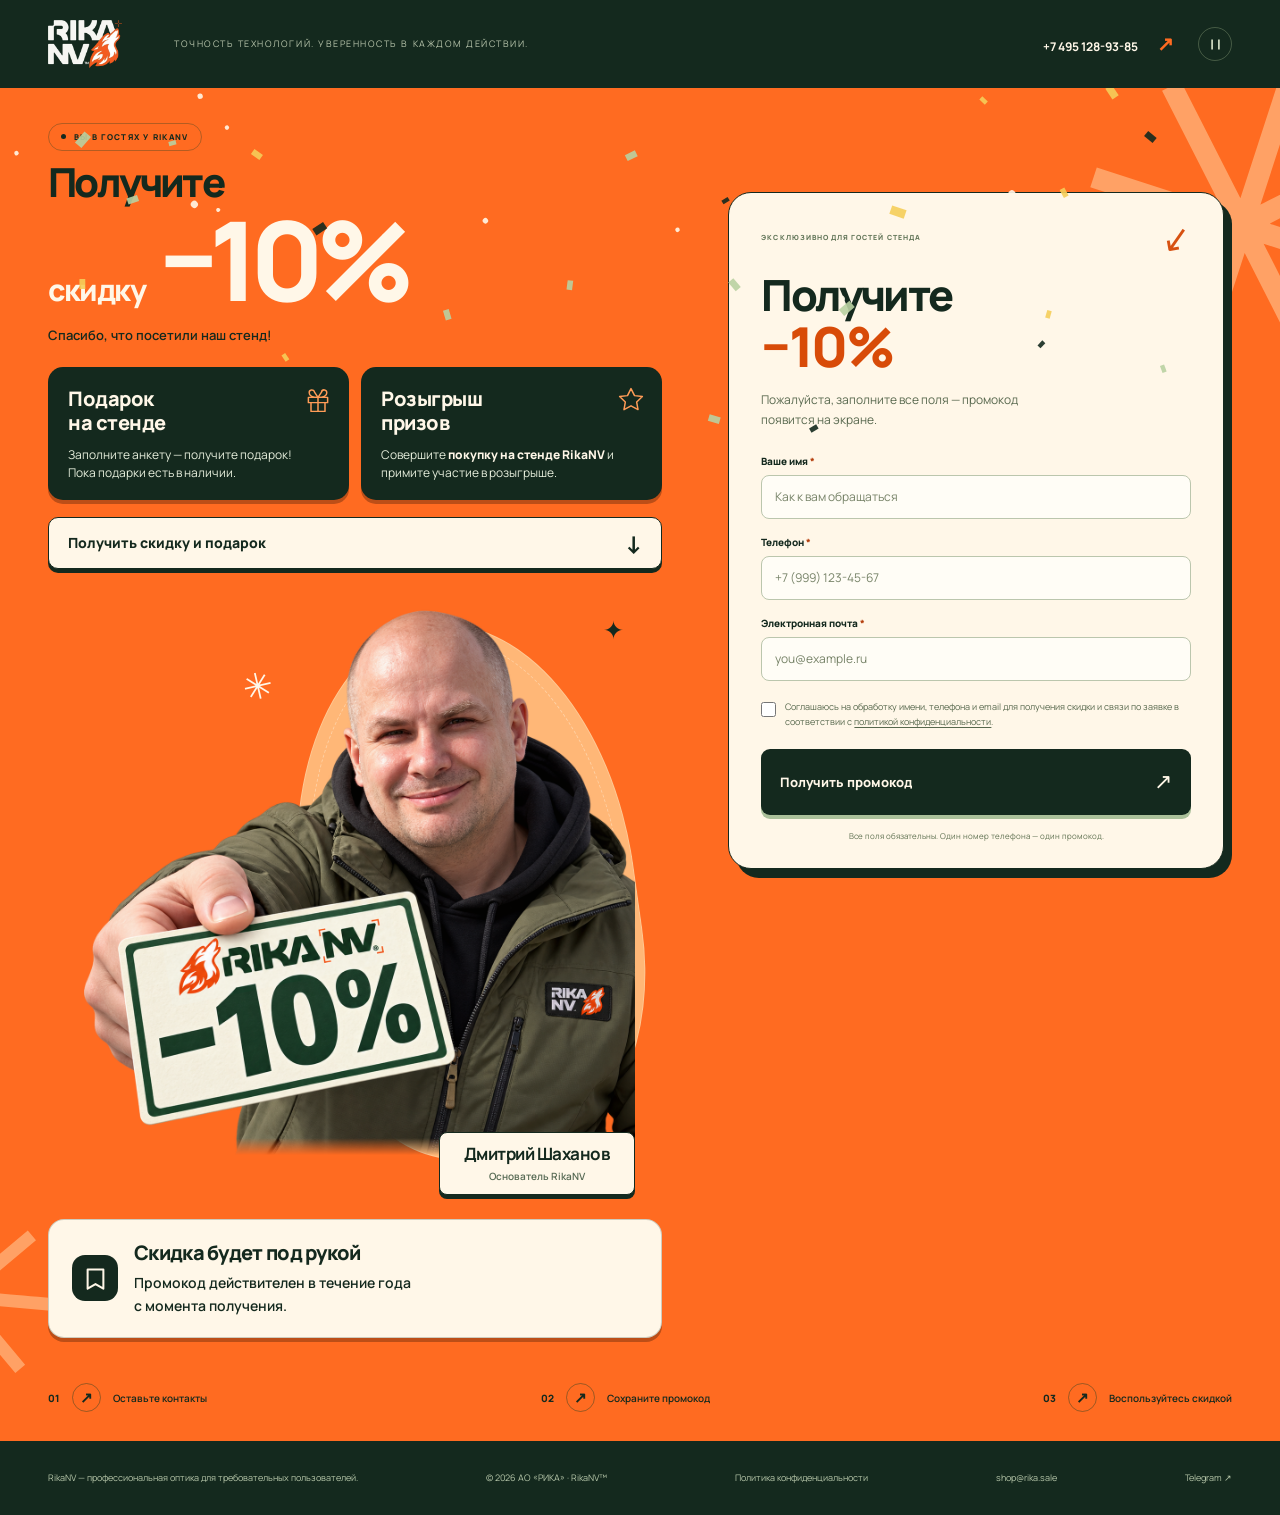
==== commit 64231a6c: "Remove the founder badge and reword the form eyebrow Co-Authored-By: Claude Opus 5.5 <noreply@anthro" ====
--- a/index.html
+++ b/index.html
@@ -35,7 +35,6 @@
           <a class="founder-offer" id="discount-ticket" href="https://rikasale.ru/" target="_blank" rel="noopener noreferrer" aria-label="Дмитрий Шаханов — открыть официальный сайт RikaNV в новой вкладке">
             <span class="founder-float"><img src="assets/dmitry-fresh-v4.webp" width="1254" height="1254" fetchpriority="high" alt="Дмитрий Шаханов с улыбкой протягивает вам карточку со скидкой 10%"><svg class="founder-card-art" viewBox="0 0 1254 1254" aria-hidden="true" focusable="false"><defs><clipPath id="card-logo-area"><polygon points="195,785 704,698 732,817 218,923"/></clipPath></defs><image href="assets/dmitry-correct-logo-v6.webp" width="1254" height="1254" clip-path="url(#card-logo-area)"/></svg></span>
           </a>
-          <span class="founder-badge" aria-hidden="true"><span class="founder-badge-label">ЭТО<br>ВАМ!</span><svg viewBox="0 0 24 24" fill="none"><path d="m6 6 12 12M6 18h12V6" stroke="currentColor" stroke-width="2" stroke-linecap="round" stroke-linejoin="round"/></svg></span>
           <figcaption class="founder-signature"><strong>Дмитрий Шаханов</strong><span>Основатель RikaNV</span></figcaption>
         </figure>
         <div class="hero-description"><span class="discount-note-icon" aria-hidden="true"><svg viewBox="0 0 24 24" fill="none"><path d="M5 4h14v17l-7-4-7 4Z"/></svg></span><p><strong>Скидка будет под рукой</strong><span>Промокод действителен в течение года<br>с момента получения.</span></p></div>
@@ -43,7 +42,7 @@
       </div>
       <div class="form-column">
       <aside class="form-card" id="discount" aria-labelledby="form-title">
-        <div class="form-topline"><span class="eyebrow">ПРИЯТНОЕ НАЧИНАЕТСЯ ЗДЕСЬ</span><span class="mini-cross" aria-hidden="true">↙</span></div>
+        <div class="form-topline"><span class="eyebrow">ЭКСКЛЮЗИВНО ДЛЯ ГОСТЕЙ СТЕНДА</span><span class="mini-cross" aria-hidden="true">↙</span></div>
         <div id="form-intro"><h2 id="form-title">Получите<br><em>−10%</em></h2><p>Пожалуйста, заполните все поля — промокод появится на экране.</p></div>
         <form id="lead-form" novalidate>
           <div class="field"><label for="name">Ваше имя <span>*</span></label><input id="name" name="name" autocomplete="given-name" placeholder="Как к вам обращаться" minlength="2" maxlength="80" required><span class="field-error" id="name-error"></span></div>
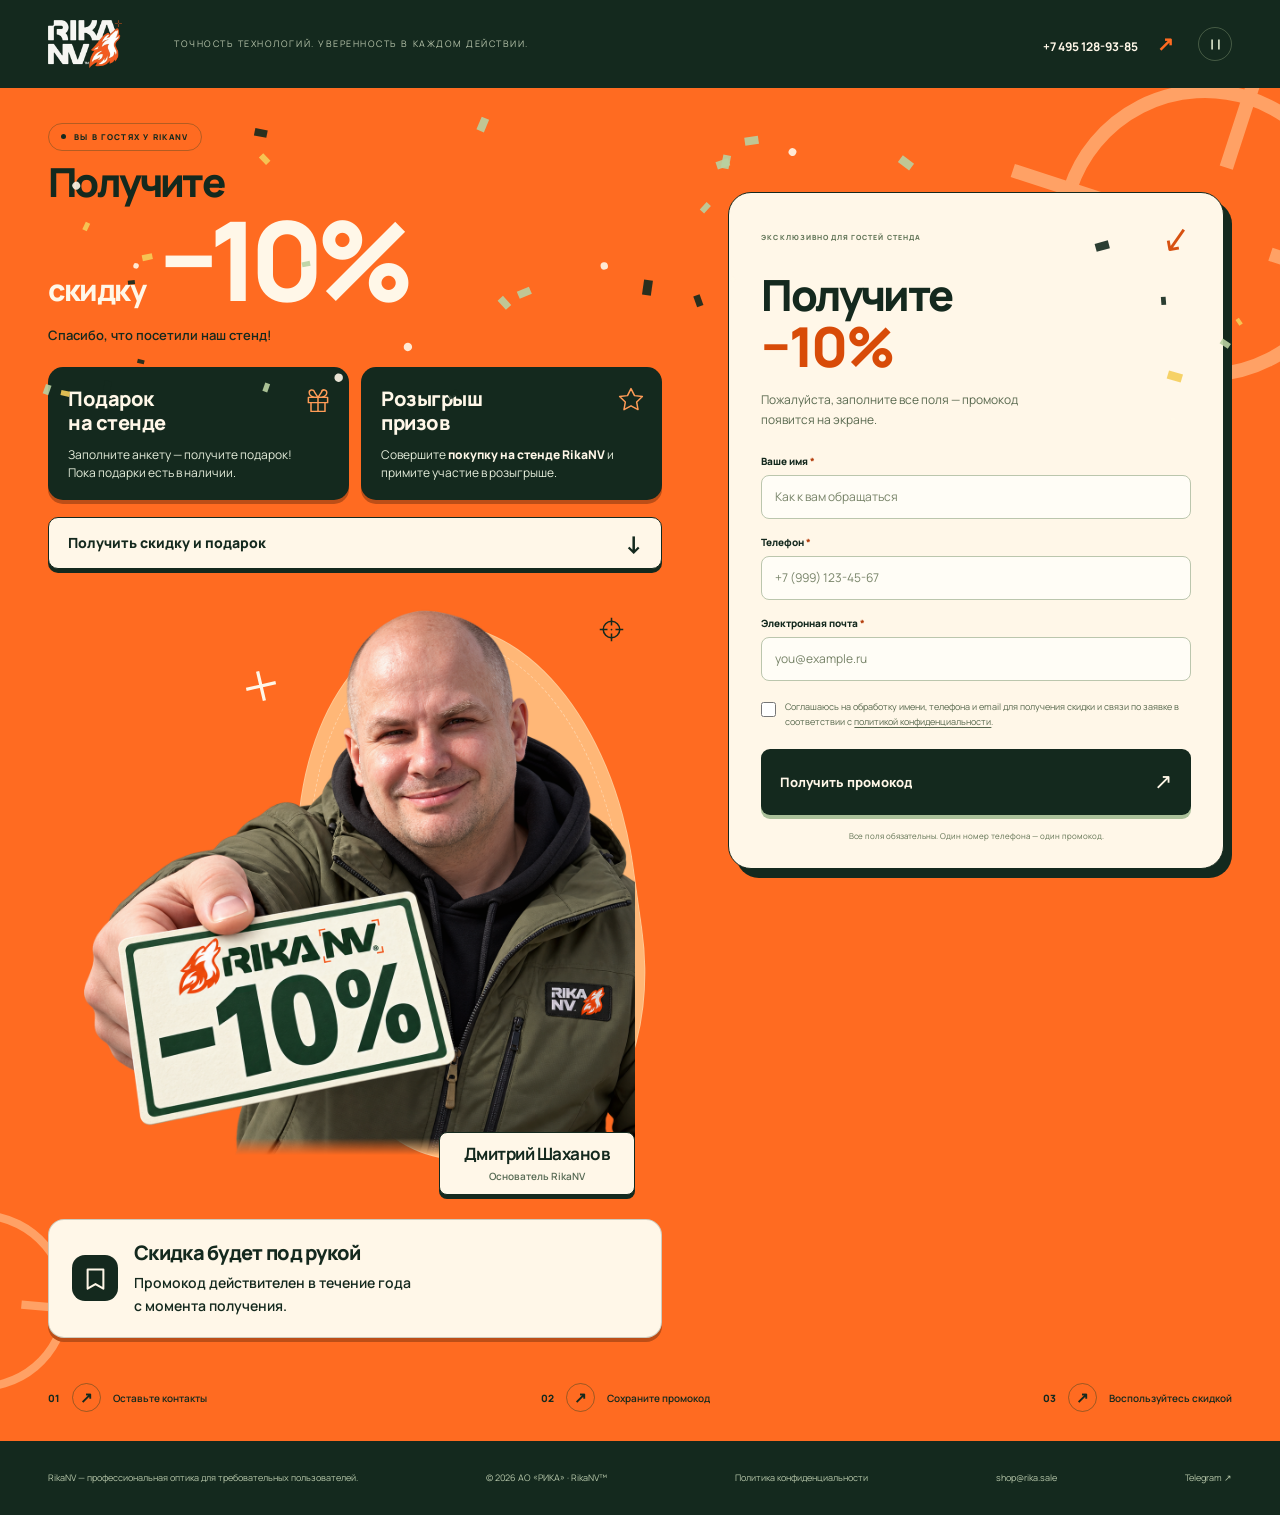
==== commit d0f625d1: "Replace emoji-prone symbols with a scope reticle on mobile iOS draws ✳ and the ↗/↙ arrows as colour " ====
--- a/index.html
+++ b/index.html
@@ -8,16 +8,16 @@
   <title>Скидка −10% для гостей стенда — RikaNV</title>
   <link rel="icon" href="assets/logo.webp" type="image/webp">
   <link rel="stylesheet" href="assets/fonts.css">
-  <link rel="stylesheet" href="celebration.css">
-  <link rel="stylesheet" href="founder.css?v=copy-v11">
+  <link rel="stylesheet" href="celebration.css?v=reticle-v1">
+  <link rel="stylesheet" href="founder.css?v=reticle-v1">
   <script src="config.js" defer></script>
   <script src="app.js?v=copy-v11" defer></script>
   <script src="celebrate.js?v=fresh-v4" defer></script>
 </head>
 <body>
   <a class="skip" href="#discount">Перейти к форме</a>
-  <div class="masthead"><header class="header"><a class="brand" href="#top" aria-label="RikaNV — начало страницы"><img src="assets/logo.webp" width="76" height="50" alt="RikaNV"></a><span class="header-note">ТОЧНОСТЬ ТЕХНОЛОГИЙ. УВЕРЕННОСТЬ В КАЖДОМ ДЕЙСТВИИ.</span><a class="header-phone" href="tel:+74951289385">+7 495 128-93-85 <span aria-hidden="true">↗</span></a><button class="motion-toggle" id="motion-toggle" type="button" aria-label="Остановить анимацию" aria-pressed="false" title="Остановить анимацию"><svg viewBox="0 0 20 20" aria-hidden="true"><path class="pause-symbol" d="M6 4v12M14 4v12"/><path class="play-symbol" d="m7 4 8 6-8 6Z"/></svg></button></header></div>
-  <main id="top"><canvas id="confetti" aria-hidden="true"></canvas><div class="ambient-star ambient-star-one" aria-hidden="true">✳</div><div class="ambient-star ambient-star-two" aria-hidden="true">✳</div>
+  <div class="masthead"><header class="header"><a class="brand" href="#top" aria-label="RikaNV — начало страницы"><img src="assets/logo.webp" width="76" height="50" alt="RikaNV"></a><span class="header-note">ТОЧНОСТЬ ТЕХНОЛОГИЙ. УВЕРЕННОСТЬ В КАЖДОМ ДЕЙСТВИИ.</span><a class="header-phone" href="tel:+74951289385">+7 495 128-93-85 <span aria-hidden="true">↗︎</span></a><button class="motion-toggle" id="motion-toggle" type="button" aria-label="Остановить анимацию" aria-pressed="false" title="Остановить анимацию"><svg viewBox="0 0 20 20" aria-hidden="true"><path class="pause-symbol" d="M6 4v12M14 4v12"/><path class="play-symbol" d="m7 4 8 6-8 6Z"/></svg></button></header></div>
+  <main id="top"><canvas id="confetti" aria-hidden="true"></canvas><div class="ambient-star ambient-star-one" aria-hidden="true"><svg class="reticle" viewBox="0 0 100 100" focusable="false"><circle cx="50" cy="50" r="33"/><path d="M50 3v31M50 66v31M3 50h31M66 50h31"/><circle class="reticle-dot" cx="50" cy="50" r="3.5"/></svg></div><div class="ambient-star ambient-star-two" aria-hidden="true"><svg class="reticle" viewBox="0 0 100 100" focusable="false"><circle cx="50" cy="50" r="33"/><path d="M50 3v31M50 66v31M3 50h31M66 50h31"/><circle class="reticle-dot" cx="50" cy="50" r="3.5"/></svg></div>
     <section class="hero" aria-labelledby="hero-title">
       <div class="hero-copy">
         <p class="eyebrow welcome-label"><span class="live-dot"></span> ВЫ В ГОСТЯХ У RIKANV</p>
@@ -30,8 +30,8 @@
         <a class="hero-cta" href="#discount">Получить скидку и подарок <span aria-hidden="true">↓</span></a>
         <figure class="founder-scene">
           <span class="founder-halo" aria-hidden="true"></span>
-          <span class="founder-spark founder-spark-one" aria-hidden="true">✳</span>
-          <span class="founder-spark founder-spark-two" aria-hidden="true">✦</span>
+          <span class="founder-spark founder-spark-one" aria-hidden="true"><svg class="reticle" viewBox="0 0 100 100" focusable="false"><path d="M50 8v84M8 50h84"/></svg></span>
+          <span class="founder-spark founder-spark-two" aria-hidden="true"><svg class="reticle" viewBox="0 0 100 100" focusable="false"><circle cx="50" cy="50" r="33"/><path d="M50 3v31M50 66v31M3 50h31M66 50h31"/><circle class="reticle-dot" cx="50" cy="50" r="3.5"/></svg></span>
           <a class="founder-offer" id="discount-ticket" href="https://rikasale.ru/" target="_blank" rel="noopener noreferrer" aria-label="Дмитрий Шаханов — открыть официальный сайт RikaNV в новой вкладке">
             <span class="founder-float"><img src="assets/dmitry-fresh-v4.webp" width="1254" height="1254" fetchpriority="high" alt="Дмитрий Шаханов с улыбкой протягивает вам карточку со скидкой 10%"><svg class="founder-card-art" viewBox="0 0 1254 1254" aria-hidden="true" focusable="false"><defs><clipPath id="card-logo-area"><polygon points="195,785 704,698 732,817 218,923"/></clipPath></defs><image href="assets/dmitry-correct-logo-v6.webp" width="1254" height="1254" clip-path="url(#card-logo-area)"/></svg></span>
           </a>
@@ -42,7 +42,7 @@
       </div>
       <div class="form-column">
       <aside class="form-card" id="discount" aria-labelledby="form-title">
-        <div class="form-topline"><span class="eyebrow">ЭКСКЛЮЗИВНО ДЛЯ ГОСТЕЙ СТЕНДА</span><span class="mini-cross" aria-hidden="true">↙</span></div>
+        <div class="form-topline"><span class="eyebrow">ЭКСКЛЮЗИВНО ДЛЯ ГОСТЕЙ СТЕНДА</span><span class="mini-cross" aria-hidden="true">↙︎</span></div>
         <div id="form-intro"><h2 id="form-title">Получите<br><em>−10%</em></h2><p>Пожалуйста, заполните все поля — промокод появится на экране.</p></div>
         <form id="lead-form" novalidate>
           <div class="field"><label for="name">Ваше имя <span>*</span></label><input id="name" name="name" autocomplete="given-name" placeholder="Как к вам обращаться" minlength="2" maxlength="80" required><span class="field-error" id="name-error"></span></div>
@@ -52,7 +52,7 @@
           <div class="honeypot" aria-hidden="true"><label>Сайт компании<input name="website" tabindex="-1" autocomplete="off"></label></div>
           <label class="consent"><input type="checkbox" id="consent" name="consent" required><span>Соглашаюсь на обработку имени, телефона и email для получения скидки и связи по заявке в соответствии с <a href="https://test.rika-nv.ru/privacy-policy/" target="_blank" rel="noopener">политикой конфиденциальности</a>.</span></label>
           <span class="field-error" id="consent-error"></span>
-          <button class="button button-orange submit" type="submit"><span>Получить промокод</span><span aria-hidden="true">↗</span></button>
+          <button class="button button-orange submit" type="submit"><span>Получить промокод</span><span aria-hidden="true">↗︎</span></button>
           <p class="form-status" id="form-status" role="status" aria-live="polite"></p>
           <p class="form-footnote">Все поля обязательны. Один номер телефона — один промокод.</p>
         </form>
@@ -69,6 +69,6 @@
     </section>
     <div class="conditions wrap"><span>01 <b>Оставьте контакты</b></span><span>02 <b>Сохраните промокод</b></span><span>03 <b>Воспользуйтесь скидкой</b></span></div>
   </main>
-  <div class="footer-area"><footer class="footer wrap"><span class="footer-slogan">RikaNV — профессиональная оптика для требовательных пользователей.</span><span>© <span id="year">2026</span> АО «РИКА» · RikaNV™</span><a href="https://test.rika-nv.ru/privacy-policy/" target="_blank" rel="noopener">Политика конфиденциальности</a><a href="mailto:shop@rika.sale">shop@rika.sale</a><a href="https://t.me/clubRiKA" target="_blank" rel="noopener">Telegram ↗</a></footer></div>
+  <div class="footer-area"><footer class="footer wrap"><span class="footer-slogan">RikaNV — профессиональная оптика для требовательных пользователей.</span><span>© <span id="year">2026</span> АО «РИКА» · RikaNV™</span><a href="https://test.rika-nv.ru/privacy-policy/" target="_blank" rel="noopener">Политика конфиденциальности</a><a href="mailto:shop@rika.sale">shop@rika.sale</a><a href="https://t.me/clubRiKA" target="_blank" rel="noopener">Telegram ↗︎</a></footer></div>
 </body>
 </html>
--- a/celebration.css
+++ b/celebration.css
@@ -8,7 +8,7 @@
 .gift-note{background:var(--ink);color:var(--paper);border-radius:16px;display:flex;align-items:flex-start;gap:16px;padding:21px 23px;margin-top:24px;box-shadow:0 4px 0 #bc4e17}.gift-icon{width:31px;flex-shrink:0;color:var(--orange);padding-top:3px}.gift-icon svg{width:31px;height:31px}.gift-heading{font-size:17px;display:block;font-weight:800;letter-spacing:-.03em;margin-bottom:5px}.gift-note p{font-size:12px;line-height:1.7;max-width:340px}.gift-note small{font-size:9px;line-height:1.7;color:#b3c2a5;display:block;margin-top:10px}.hero-cta{display:none}
 .form-card{position:relative;background:var(--paper);color:var(--ink);padding:28px 32px 26px;border:1px solid var(--ink);border-radius:23px;box-shadow:8px 9px 0 var(--ink);margin:46px 8px 0 0;scroll-margin-top:28px;min-width:0}.form-topline{display:flex;justify-content:space-between;align-items:center;gap:16px;margin-bottom:17px}.form-topline>.eyebrow{font-size:7px;letter-spacing:.15em;color:#637659}.mini-cross{color:#d75111;font-size:35px;line-height:1;transform:rotate(-10deg)}.form-card h2{font-size:43px;font-weight:800;line-height:1.04;letter-spacing:-.06em}.form-card h2 em{font-style:normal;color:#d84b08;font-size:1.28em}.form-card #form-intro>p{font-size:12px;line-height:1.7;color:#59694f;margin:15px 0 22px;max-width:300px}.field{margin-bottom:15px}.field label{display:block;font-size:10px;font-weight:800;margin-bottom:6px}.field label>span{color:#b43d0b}.field input{width:100%;height:44px;border:1px solid #bbc6ad;background:#fffdf6;border-radius:8px;padding:10px 13px;font-size:12px;color:var(--ink);transition:border-color .2s,box-shadow .2s}.field input::placeholder{color:#778368}.field input:focus{outline:none;border-color:#e76626;box-shadow:0 0 0 3px #ff6b2128}.field input[aria-invalid=true]{border-color:#a92e17}.consent{display:flex;align-items:flex-start;gap:9px;font-size:9px;line-height:1.65;color:#57684d;cursor:pointer;margin-top:19px}.consent input{width:15px;height:15px;flex-shrink:0;margin:2px 0 0;accent-color:var(--ink);cursor:pointer}.consent a{text-decoration:underline;text-underline-offset:2px}.button{display:inline-flex;justify-content:space-between;align-items:center;gap:20px;min-height:53px;border:0;border-radius:9px;padding:15px 19px;font-size:13px;font-weight:800;transition:transform .2s,box-shadow .2s,background .2s}.button-orange{color:var(--paper);background:var(--ink);box-shadow:0 4px 0 #abc09a}.button-orange:hover{background:#25472d;transform:translateY(-2px);box-shadow:0 6px 0 #abc09a}.button-orange:active{transform:translateY(2px);box-shadow:0 2px 0 #abc09a}.submit{width:100%;margin-top:20px}.submit>span:last-child{font-size:22px;font-weight:400}.submit:disabled{opacity:.65;cursor:wait;transform:none}.form-footnote{text-align:center;font-size:8px;color:#607252;line-height:1.7;margin:14px 0 0}.field-error{font-size:10px;color:#a12e1a;line-height:1.5;display:block}.field-error:not(:empty){margin-top:5px}.form-status{font-size:11px;color:#9d301c;line-height:1.7}.form-status:not(:empty){margin-top:14px}.honeypot{position:absolute;left:-10000px;top:0;width:1px;height:1px;overflow:hidden}
 .success{padding:12px 0 25px}.success .eyebrow{margin:25px 0 12px}.success-icon{display:grid;place-items:center;width:60px;height:60px;background:#dbebcc;color:#234e2b;border-radius:50%;font-size:30px}.success h2{margin-bottom:22px}.success>p:not(.eyebrow){font-size:13px;color:#596b4e;line-height:1.8}.coupon{border:1px dashed #718360;border-radius:8px;padding:16px 12px;display:flex;justify-content:space-between;align-items:center;gap:10px;margin:23px 0 12px;flex-wrap:wrap}.coupon>span{font-size:18px;font-weight:800;overflow-wrap:anywhere}.coupon button{border:0;background:none;padding:6px 0;color:var(--ink);font-size:10px;font-weight:700}.coupon button:disabled{opacity:.5;cursor:default}.coupon-deadline{font-size:12px!important;border-bottom:1px solid #bec9b1;padding-bottom:14px;margin-bottom:5px}.coupon-deadline.expired{color:#a23920!important}.copy-status{font-size:10px!important;min-height:18px}.success .success-stand{font-weight:800;color:var(--ink);margin:20px 0 12px}.success .success-note{font-size:11px!important}
-.conditions{display:flex;justify-content:space-between;align-items:center;gap:24px;padding:0 0 29px}.conditions>span{display:flex;align-items:center;gap:12px;font-size:10px;font-weight:800}.conditions>span:before{content:'↗';width:27px;height:27px;border:1px solid #20402370;border-radius:50%;display:grid;place-items:center;order:1;font-size:15px}.conditions b{font-size:10px;font-weight:600;order:2}.footer-area{background:var(--ink);color:#b8c8ab}.footer{display:flex;align-items:center;justify-content:space-between;gap:20px;min-height:74px;padding:23px 0;font-size:9px}.footer a:hover{color:var(--orange)}
+.conditions{display:flex;justify-content:space-between;align-items:center;gap:24px;padding:0 0 29px}.conditions>span{display:flex;align-items:center;gap:12px;font-size:10px;font-weight:800}.conditions>span:before{content:'\2197\FE0E';width:27px;height:27px;border:1px solid #20402370;border-radius:50%;display:grid;place-items:center;order:1;font-size:15px}.conditions b{font-size:10px;font-weight:600;order:2}.footer-area{background:var(--ink);color:#b8c8ab}.footer{display:flex;align-items:center;justify-content:space-between;gap:20px;min-height:74px;padding:23px 0;font-size:9px}.footer a:hover{color:var(--orange)}
 body.motion-ready .ticket-float{animation:float-ticket 5s ease-in-out infinite}body.motion-ready .ticket-stamp{animation:stamp-rock 5s ease-in-out infinite}body.motion-ready .exclamation{animation:hello .8s cubic-bezier(.2,.8,.2,1) both}body.motion-ready .form-card{animation:arrive .65s .1s cubic-bezier(.2,.8,.2,1) backwards}body.motion-paused *{animation-play-state:paused!important}body.motion-paused .discount-ticket{transform:none!important}
 @keyframes float-ticket{0%,100%{transform:translateY(0) rotate(-5deg)}50%{transform:translateY(-7px) rotate(-3.5deg)}}@keyframes stamp-rock{0%,100%{transform:rotate(14deg)}50%{transform:rotate(8deg)}}@keyframes hello{0%{transform:rotate(-16deg) scale(.8);opacity:0}70%{transform:rotate(14deg) scale(1.08)}100%{transform:rotate(9deg);opacity:1}}@keyframes arrive{from{opacity:0;transform:translateY(22px)}to{opacity:1;transform:translateY(0)}}
 @media(max-width:1150px){.wrap,.header,.hero{width:calc(100% - 64px)}.hero{gap:45px;grid-template-columns:1.1fr 1fr}.hooray{font-size:104px}.hero-subtitle{font-size:40px}.giant-discount{font-size:114px}.ticket-main{padding-inline:20px}.discount-ticket{min-height:208px}.ticket-stub{width:77px}.discount-ticket:before,.discount-ticket:after{left:calc(100% - 87px)}.ticket-stamp{width:82px;height:82px;right:-10px;top:-19px}.ticket-stamp>span{font-size:13px}.ticket-bottom{font-size:5px;letter-spacing:0}.form-card{padding:27px}.form-card h2{font-size:39px}.gift-note{padding:20px;gap:12px}.gift-note p{font-size:11px}.header-note{margin-left:10px;font-size:8px}}
--- a/founder.css
+++ b/founder.css
@@ -67,3 +67,9 @@
 @media(max-width:760px){.hero{padding-top:23px}.hooray{font-size:36px}.hero-subtitle{font-size:29px;gap:12px}.hero-subtitle strong{font-size:103px}.hero-perk{padding:18px 16px}.hero-perk>strong{font-size:19px;padding-right:27px}.hero-perk svg{width:25px;height:25px;top:18px;right:13px}.hero-perk p{font-size:12px}.hero-cta{font-size:14px;margin-top:16px;min-height:54px}.stand-thanks{font-size:12px}.hero-perks{gap:11px;margin-top:18px}}
 @media(max-width:480px){.hooray{font-size:32px}.hero-subtitle{font-size:24px;gap:10px}.hero-subtitle strong{font-size:90px}.hero-perks{gap:10px;margin-top:17px}.hero-perk{padding:16px 12px}.hero-perk>strong{font-size:17px;padding-right:0}.hero-perk svg{width:21px;height:21px;right:10px;top:16px}.hero-perk p{font-size:11px;margin-top:10px;line-height:1.5}.hero-cta{font-size:13px;min-height:52px;margin-top:15px}.stand-thanks{font-size:11px;margin-top:10px}}
 @media(max-width:359px){.hooray{font-size:28px}.hero-subtitle{font-size:21px;gap:8px}.hero-subtitle strong{font-size:78px}.hero-perks{gap:8px}.hero-perk{padding:14px 10px}.hero-perk>strong{font-size:15px}.hero-perk svg{width:17px;height:17px;top:14px;right:8px}.hero-perk p{font-size:10px;line-height:1.55}.hero-cta{font-size:12px;min-height:50px}.stand-thanks{font-size:10px}}
+/* Прицельная сетка вместо символов ✳ и ✦: на iPhone они превращались в цветные эмодзи. */
+.reticle{display:block;width:1em;height:1em;fill:none;stroke:currentColor;stroke-width:3.2;overflow:visible}
+.reticle-dot{fill:currentColor;stroke:none}
+.founder-spark-one .reticle{stroke-width:9}
+.founder-spark-two .reticle{stroke-width:6}
+body{font-variant-emoji:text}
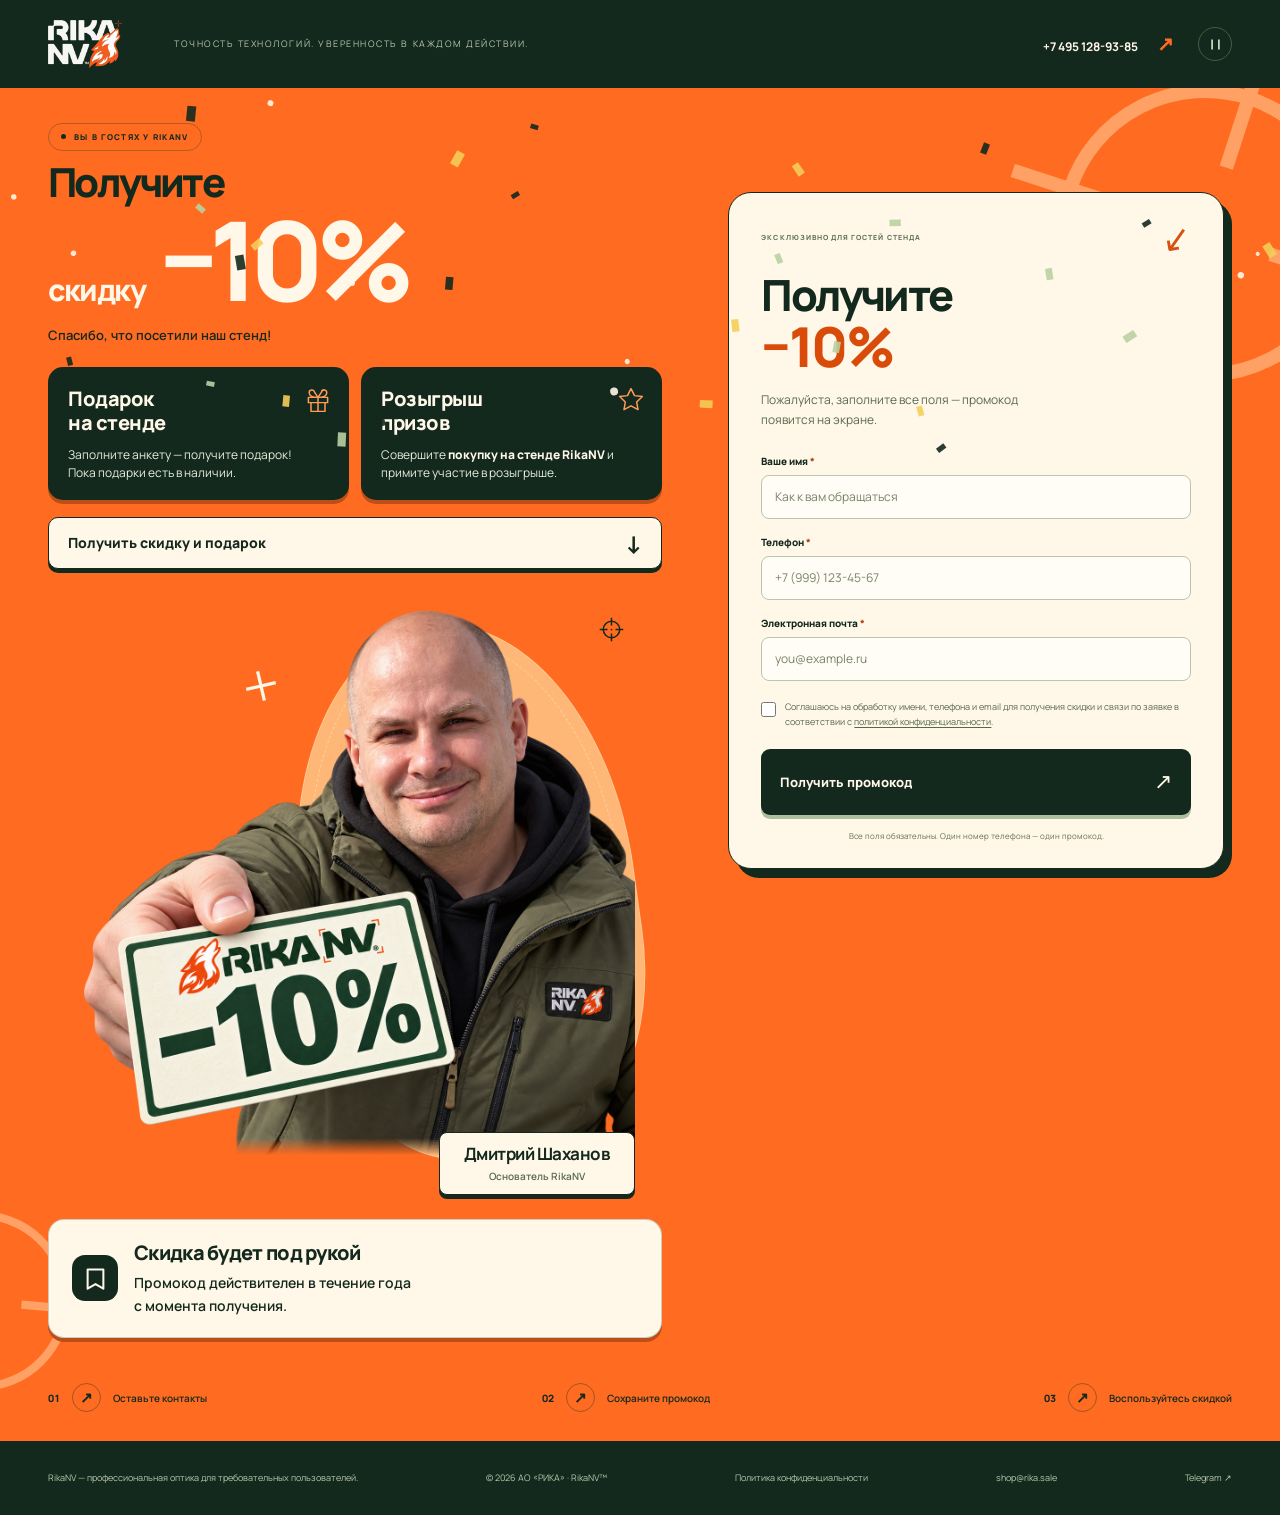
==== commit c26270fb: "Align the step markers on mobile Co-Authored-By: Claude Opus 5.5 <noreply@anthropic.com> Claude-Sess" ====
--- a/index.html
+++ b/index.html
@@ -8,7 +8,7 @@
   <title>Скидка −10% для гостей стенда — RikaNV</title>
   <link rel="icon" href="assets/logo.webp" type="image/webp">
   <link rel="stylesheet" href="assets/fonts.css">
-  <link rel="stylesheet" href="celebration.css?v=reticle-v1">
+  <link rel="stylesheet" href="celebration.css?v=reticle-v2">
   <link rel="stylesheet" href="founder.css?v=reticle-v1">
   <script src="config.js" defer></script>
   <script src="app.js?v=copy-v11" defer></script>
--- a/celebration.css
+++ b/celebration.css
@@ -8,7 +8,7 @@
 .gift-note{background:var(--ink);color:var(--paper);border-radius:16px;display:flex;align-items:flex-start;gap:16px;padding:21px 23px;margin-top:24px;box-shadow:0 4px 0 #bc4e17}.gift-icon{width:31px;flex-shrink:0;color:var(--orange);padding-top:3px}.gift-icon svg{width:31px;height:31px}.gift-heading{font-size:17px;display:block;font-weight:800;letter-spacing:-.03em;margin-bottom:5px}.gift-note p{font-size:12px;line-height:1.7;max-width:340px}.gift-note small{font-size:9px;line-height:1.7;color:#b3c2a5;display:block;margin-top:10px}.hero-cta{display:none}
 .form-card{position:relative;background:var(--paper);color:var(--ink);padding:28px 32px 26px;border:1px solid var(--ink);border-radius:23px;box-shadow:8px 9px 0 var(--ink);margin:46px 8px 0 0;scroll-margin-top:28px;min-width:0}.form-topline{display:flex;justify-content:space-between;align-items:center;gap:16px;margin-bottom:17px}.form-topline>.eyebrow{font-size:7px;letter-spacing:.15em;color:#637659}.mini-cross{color:#d75111;font-size:35px;line-height:1;transform:rotate(-10deg)}.form-card h2{font-size:43px;font-weight:800;line-height:1.04;letter-spacing:-.06em}.form-card h2 em{font-style:normal;color:#d84b08;font-size:1.28em}.form-card #form-intro>p{font-size:12px;line-height:1.7;color:#59694f;margin:15px 0 22px;max-width:300px}.field{margin-bottom:15px}.field label{display:block;font-size:10px;font-weight:800;margin-bottom:6px}.field label>span{color:#b43d0b}.field input{width:100%;height:44px;border:1px solid #bbc6ad;background:#fffdf6;border-radius:8px;padding:10px 13px;font-size:12px;color:var(--ink);transition:border-color .2s,box-shadow .2s}.field input::placeholder{color:#778368}.field input:focus{outline:none;border-color:#e76626;box-shadow:0 0 0 3px #ff6b2128}.field input[aria-invalid=true]{border-color:#a92e17}.consent{display:flex;align-items:flex-start;gap:9px;font-size:9px;line-height:1.65;color:#57684d;cursor:pointer;margin-top:19px}.consent input{width:15px;height:15px;flex-shrink:0;margin:2px 0 0;accent-color:var(--ink);cursor:pointer}.consent a{text-decoration:underline;text-underline-offset:2px}.button{display:inline-flex;justify-content:space-between;align-items:center;gap:20px;min-height:53px;border:0;border-radius:9px;padding:15px 19px;font-size:13px;font-weight:800;transition:transform .2s,box-shadow .2s,background .2s}.button-orange{color:var(--paper);background:var(--ink);box-shadow:0 4px 0 #abc09a}.button-orange:hover{background:#25472d;transform:translateY(-2px);box-shadow:0 6px 0 #abc09a}.button-orange:active{transform:translateY(2px);box-shadow:0 2px 0 #abc09a}.submit{width:100%;margin-top:20px}.submit>span:last-child{font-size:22px;font-weight:400}.submit:disabled{opacity:.65;cursor:wait;transform:none}.form-footnote{text-align:center;font-size:8px;color:#607252;line-height:1.7;margin:14px 0 0}.field-error{font-size:10px;color:#a12e1a;line-height:1.5;display:block}.field-error:not(:empty){margin-top:5px}.form-status{font-size:11px;color:#9d301c;line-height:1.7}.form-status:not(:empty){margin-top:14px}.honeypot{position:absolute;left:-10000px;top:0;width:1px;height:1px;overflow:hidden}
 .success{padding:12px 0 25px}.success .eyebrow{margin:25px 0 12px}.success-icon{display:grid;place-items:center;width:60px;height:60px;background:#dbebcc;color:#234e2b;border-radius:50%;font-size:30px}.success h2{margin-bottom:22px}.success>p:not(.eyebrow){font-size:13px;color:#596b4e;line-height:1.8}.coupon{border:1px dashed #718360;border-radius:8px;padding:16px 12px;display:flex;justify-content:space-between;align-items:center;gap:10px;margin:23px 0 12px;flex-wrap:wrap}.coupon>span{font-size:18px;font-weight:800;overflow-wrap:anywhere}.coupon button{border:0;background:none;padding:6px 0;color:var(--ink);font-size:10px;font-weight:700}.coupon button:disabled{opacity:.5;cursor:default}.coupon-deadline{font-size:12px!important;border-bottom:1px solid #bec9b1;padding-bottom:14px;margin-bottom:5px}.coupon-deadline.expired{color:#a23920!important}.copy-status{font-size:10px!important;min-height:18px}.success .success-stand{font-weight:800;color:var(--ink);margin:20px 0 12px}.success .success-note{font-size:11px!important}
-.conditions{display:flex;justify-content:space-between;align-items:center;gap:24px;padding:0 0 29px}.conditions>span{display:flex;align-items:center;gap:12px;font-size:10px;font-weight:800}.conditions>span:before{content:'\2197\FE0E';width:27px;height:27px;border:1px solid #20402370;border-radius:50%;display:grid;place-items:center;order:1;font-size:15px}.conditions b{font-size:10px;font-weight:600;order:2}.footer-area{background:var(--ink);color:#b8c8ab}.footer{display:flex;align-items:center;justify-content:space-between;gap:20px;min-height:74px;padding:23px 0;font-size:9px}.footer a:hover{color:var(--orange)}
+.conditions{display:flex;justify-content:space-between;align-items:center;gap:24px;padding:0 0 29px}.conditions>span{display:flex;align-items:center;gap:12px;font-size:10px;font-weight:800;font-variant-numeric:tabular-nums}.conditions>span:before{content:'\2197\FE0E';width:27px;height:27px;border:1px solid #20402370;border-radius:50%;display:grid;place-items:center;order:1;font-size:15px}.conditions b{font-size:10px;font-weight:600;order:2}.footer-area{background:var(--ink);color:#b8c8ab}.footer{display:flex;align-items:center;justify-content:space-between;gap:20px;min-height:74px;padding:23px 0;font-size:9px}.footer a:hover{color:var(--orange)}
 body.motion-ready .ticket-float{animation:float-ticket 5s ease-in-out infinite}body.motion-ready .ticket-stamp{animation:stamp-rock 5s ease-in-out infinite}body.motion-ready .exclamation{animation:hello .8s cubic-bezier(.2,.8,.2,1) both}body.motion-ready .form-card{animation:arrive .65s .1s cubic-bezier(.2,.8,.2,1) backwards}body.motion-paused *{animation-play-state:paused!important}body.motion-paused .discount-ticket{transform:none!important}
 @keyframes float-ticket{0%,100%{transform:translateY(0) rotate(-5deg)}50%{transform:translateY(-7px) rotate(-3.5deg)}}@keyframes stamp-rock{0%,100%{transform:rotate(14deg)}50%{transform:rotate(8deg)}}@keyframes hello{0%{transform:rotate(-16deg) scale(.8);opacity:0}70%{transform:rotate(14deg) scale(1.08)}100%{transform:rotate(9deg);opacity:1}}@keyframes arrive{from{opacity:0;transform:translateY(22px)}to{opacity:1;transform:translateY(0)}}
 @media(max-width:1150px){.wrap,.header,.hero{width:calc(100% - 64px)}.hero{gap:45px;grid-template-columns:1.1fr 1fr}.hooray{font-size:104px}.hero-subtitle{font-size:40px}.giant-discount{font-size:114px}.ticket-main{padding-inline:20px}.discount-ticket{min-height:208px}.ticket-stub{width:77px}.discount-ticket:before,.discount-ticket:after{left:calc(100% - 87px)}.ticket-stamp{width:82px;height:82px;right:-10px;top:-19px}.ticket-stamp>span{font-size:13px}.ticket-bottom{font-size:5px;letter-spacing:0}.form-card{padding:27px}.form-card h2{font-size:39px}.gift-note{padding:20px;gap:12px}.gift-note p{font-size:11px}.header-note{margin-left:10px;font-size:8px}}
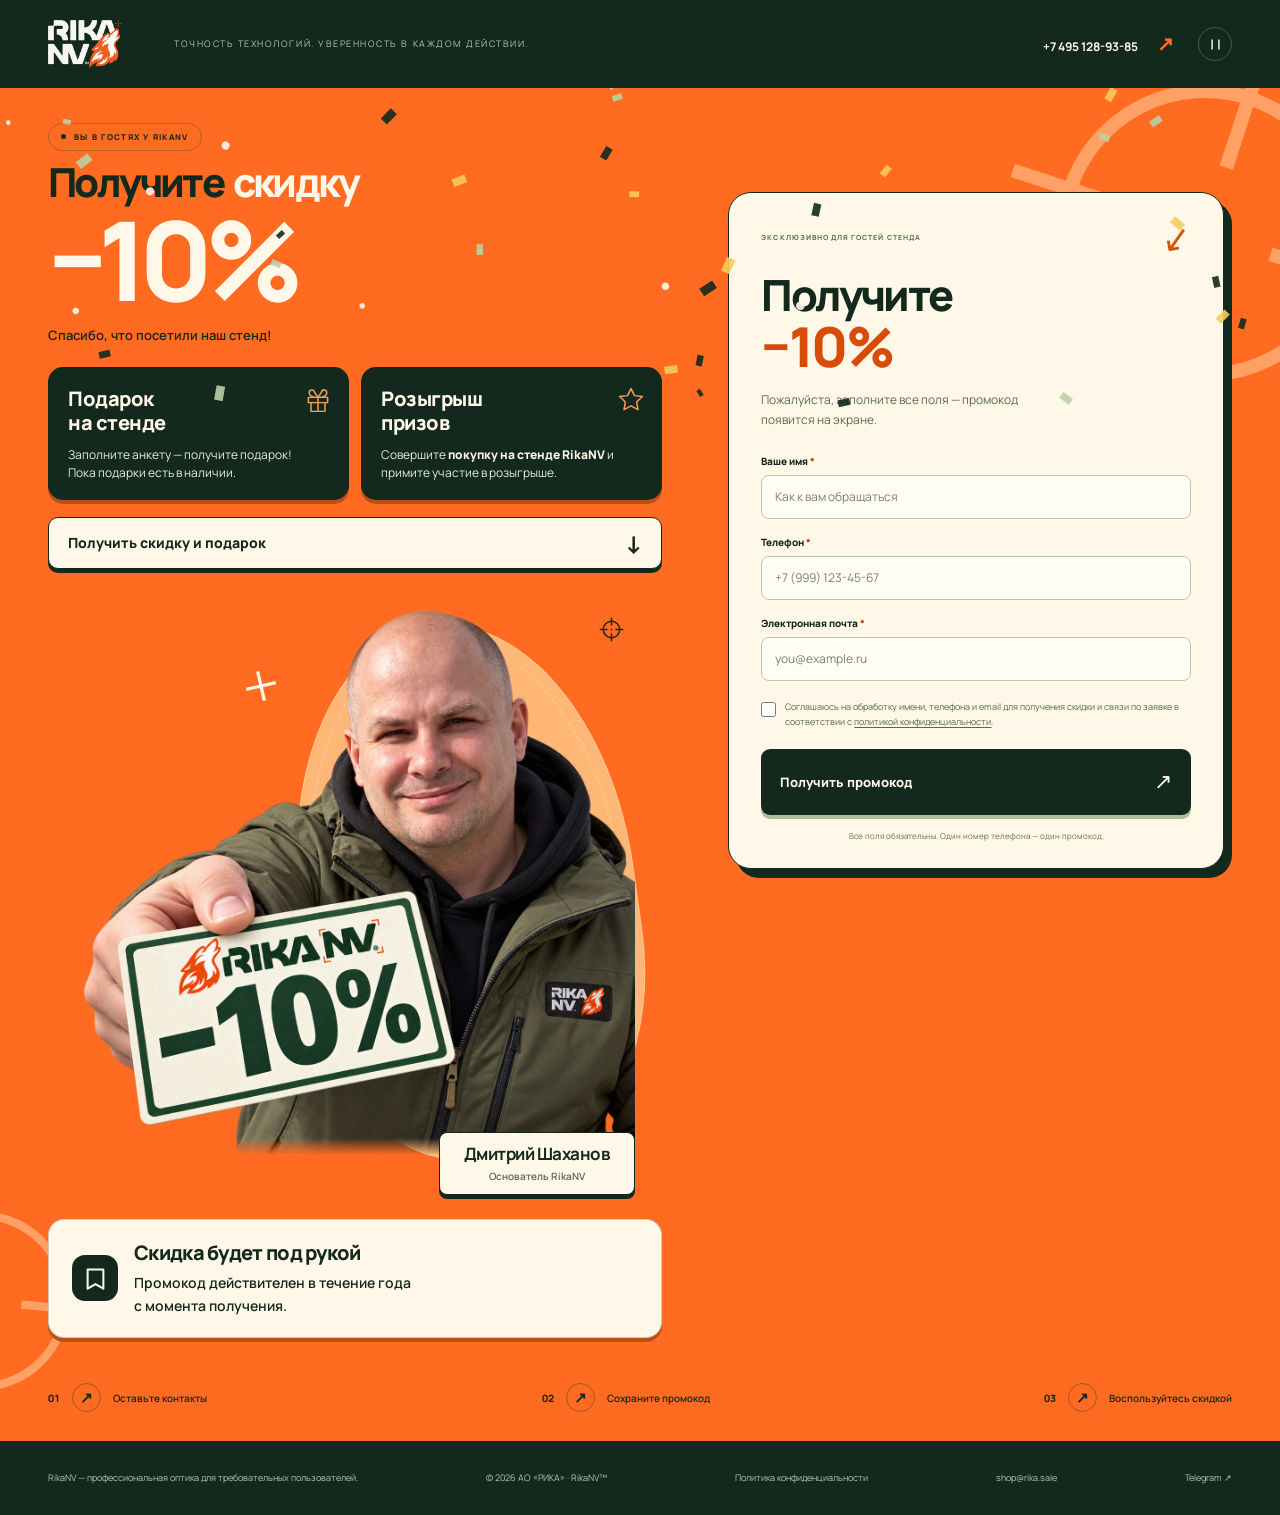
==== commit b4fcf5b6: "Set the hero headline as «Получите скидку» over a large −10% Co-Authored-By: Claude Opus 5.5 <norepl" ====
--- a/index.html
+++ b/index.html
@@ -9,7 +9,7 @@
   <link rel="icon" href="assets/logo.webp" type="image/webp">
   <link rel="stylesheet" href="assets/fonts.css">
   <link rel="stylesheet" href="celebration.css?v=reticle-v2">
-  <link rel="stylesheet" href="founder.css?v=reticle-v1">
+  <link rel="stylesheet" href="founder.css?v=headline-v1">
   <script src="config.js" defer></script>
   <script src="app.js?v=copy-v11" defer></script>
   <script src="celebrate.js?v=fresh-v4" defer></script>
@@ -21,7 +21,7 @@
     <section class="hero" aria-labelledby="hero-title">
       <div class="hero-copy">
         <p class="eyebrow welcome-label"><span class="live-dot"></span> ВЫ В ГОСТЯХ У RIKANV</p>
-        <h1 id="hero-title"><span class="hooray">Получите</span><span class="hero-subtitle">скидку <strong>−10%</strong></span></h1>
+        <h1 id="hero-title"><span class="hooray">Получите <span class="hooray-accent">скидку</span></span><span class="hero-subtitle"><strong>−10%</strong></span></h1>
         <p class="stand-thanks">Спасибо, что посетили наш стенд!</p>
         <div class="hero-perks" aria-label="Подарок и розыгрыш на стенде">
           <div class="hero-perk"><svg viewBox="0 0 32 32" fill="none" aria-hidden="true"><path d="M5 13h22v6H5zm3 6v10h16V19M16 13v16M16 13c-7 0-10-2-10-5a3 3 0 0 1 6-1l4 6Zm0 0c7 0 10-2 10-5a3 3 0 0 0-6-1l-4 6Z"/></svg><strong>Подарок<br>на стенде</strong><p>Заполните анкету — получите подарок!<br>Пока подарки есть в наличии.</p></div>
--- a/founder.css
+++ b/founder.css
@@ -73,3 +73,6 @@
 .founder-spark-one .reticle{stroke-width:9}
 .founder-spark-two .reticle{stroke-width:6}
 body{font-variant-emoji:text}
+/* Заголовок в две строки: «Получите скидку», ниже крупно −10%. */
+.hooray-accent{color:var(--paper)}
+.hooray{word-spacing:.1em}
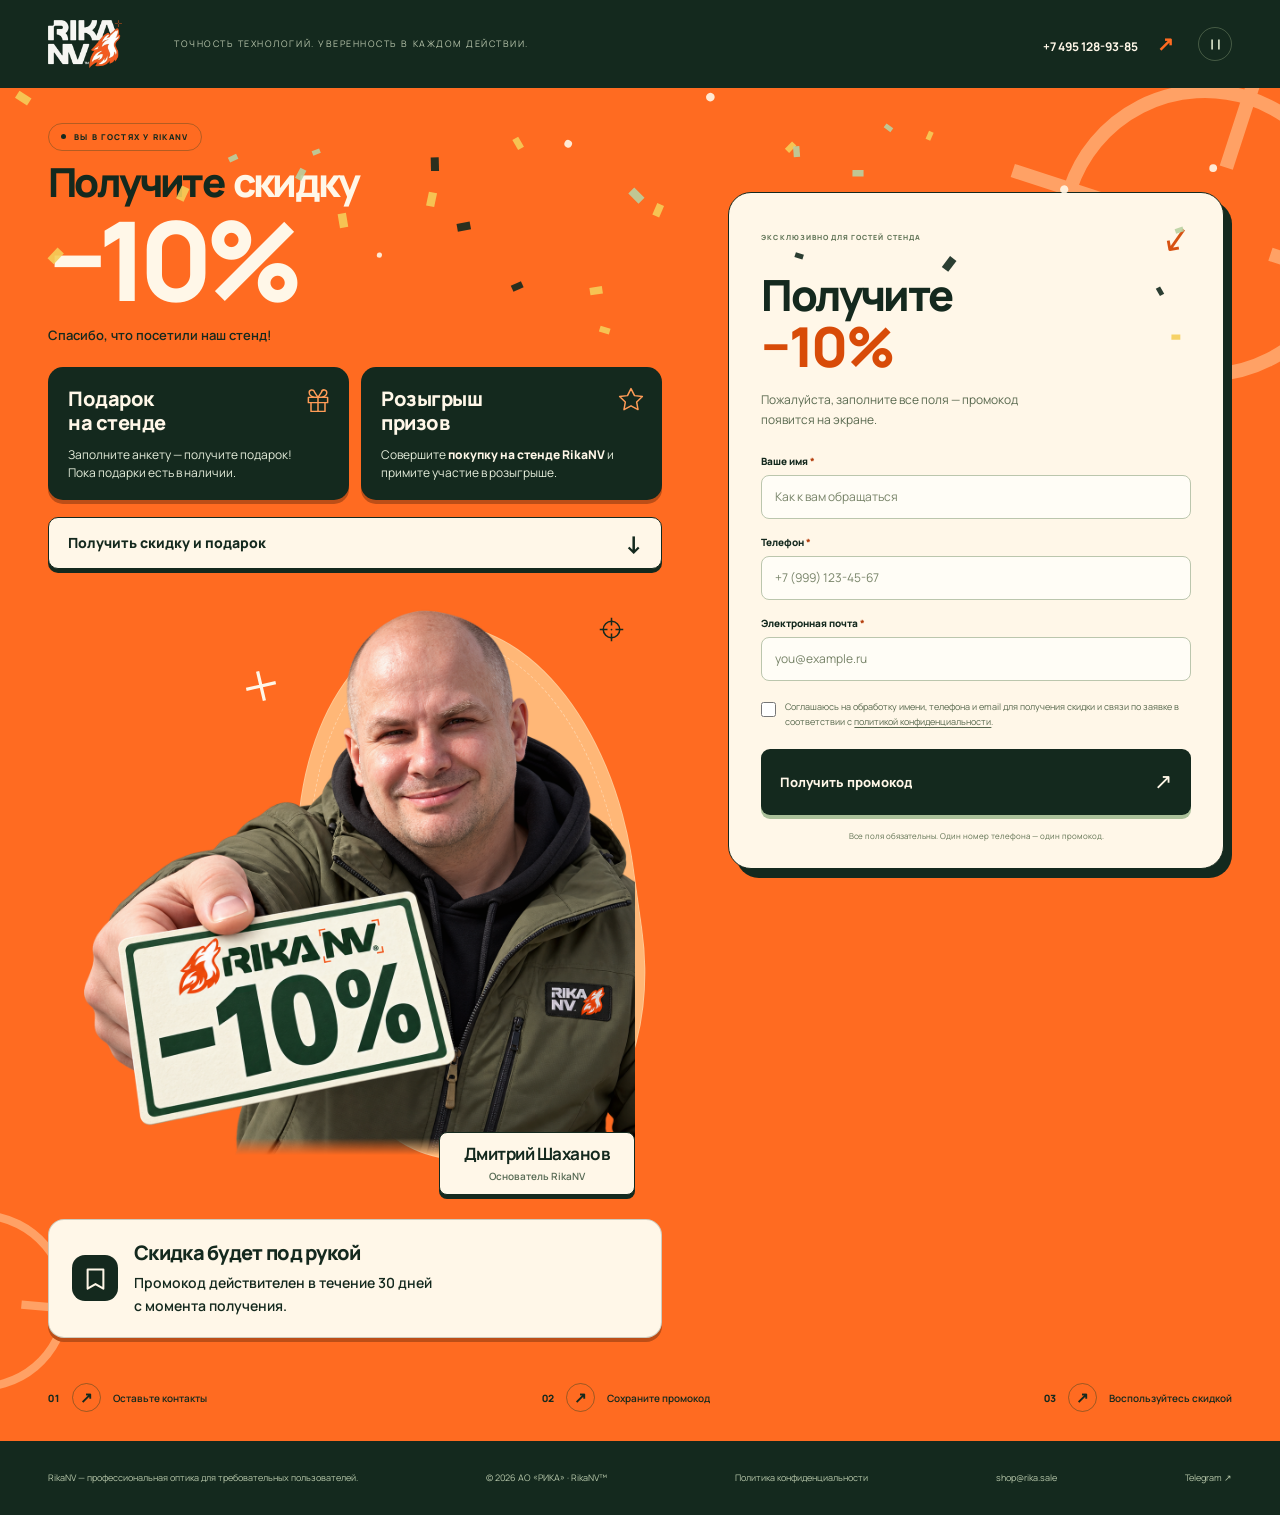
==== commit edb4ae49: "Fix coupon recovery and set validity to 30 days" ====
--- a/index.html
+++ b/index.html
@@ -4,14 +4,14 @@
   <meta charset="utf-8">
   <meta name="viewport" content="width=device-width, initial-scale=1">
   <meta name="theme-color" content="#ff6b21">
-  <meta name="description" content="Скидка 10% от RikaNV для гостей стенда. Заполните анкету и получите промокод, действительный в течение года с момента получения. Заполните анкету — получите подарок, пока подарки есть в наличии.">
+  <meta name="description" content="Скидка 10% от RikaNV для гостей стенда. Заполните анкету и получите промокод, действительный в течение 30 дней с момента получения. Заполните анкету — получите подарок, пока подарки есть в наличии.">
   <title>Скидка −10% для гостей стенда — RikaNV</title>
   <link rel="icon" href="assets/logo.webp" type="image/webp">
   <link rel="stylesheet" href="assets/fonts.css">
   <link rel="stylesheet" href="celebration.css?v=reticle-v2">
   <link rel="stylesheet" href="founder.css?v=headline-v1">
   <script src="config.js" defer></script>
-  <script src="app.js?v=copy-v11" defer></script>
+  <script src="app.js?v=receipt-month-v13" defer></script>
   <script src="celebrate.js?v=fresh-v4" defer></script>
 </head>
 <body>
@@ -37,7 +37,7 @@
           </a>
           <figcaption class="founder-signature"><strong>Дмитрий Шаханов</strong><span>Основатель RikaNV</span></figcaption>
         </figure>
-        <div class="hero-description"><span class="discount-note-icon" aria-hidden="true"><svg viewBox="0 0 24 24" fill="none"><path d="M5 4h14v17l-7-4-7 4Z"/></svg></span><p><strong>Скидка будет под рукой</strong><span>Промокод действителен в течение года<br>с момента получения.</span></p></div>
+        <div class="hero-description"><span class="discount-note-icon" aria-hidden="true"><svg viewBox="0 0 24 24" fill="none"><path d="M5 4h14v17l-7-4-7 4Z"/></svg></span><p><strong>Скидка будет под рукой</strong><span>Промокод действителен в течение 30 дней<br>с момента получения.</span></p></div>
 
       </div>
       <div class="form-column">
@@ -57,7 +57,7 @@
           <p class="form-footnote">Все поля обязательны. Один номер телефона — один промокод.</p>
         </form>
         <div class="success" id="success" hidden tabindex="-1">
-          <span class="success-icon" aria-hidden="true">✓</span><p class="eyebrow">ЗАЯВКА ПРИНЯТА</p><h2>Ваш промокод<br>на −10%</h2><p>Сохраните промокод и назовите его менеджеру вместе с телефоном из заявки. Промокод действителен в течение года с момента получения.</p>
+          <span class="success-icon" aria-hidden="true">✓</span><p class="eyebrow">ЗАЯВКА ПРИНЯТА</p><h2>Ваш промокод<br>на −10%</h2><p>Сохраните промокод и назовите его менеджеру вместе с телефоном из заявки. Промокод действителен в течение 30 дней с момента получения.</p>
           <div class="coupon"><span id="promo-code"></span><button type="button" id="copy-code" aria-label="Скопировать промокод">Скопировать <span aria-hidden="true">⧉</span></button></div>
           <p class="coupon-deadline" id="coupon-deadline"></p><p class="copy-status" id="copy-status" role="status"></p><p class="success-stand">Назовите промокод менеджеру RikaNV.</p><p class="success-note">Покажите этот экран сотруднику и получите подарок на стенде, пока подарки есть в наличии. Совершите покупку на стенде RikaNV и примите участие в розыгрыше призов.</p>
           <button class="another-application" id="another-application" type="button">Заполнить форму для другого человека</button>
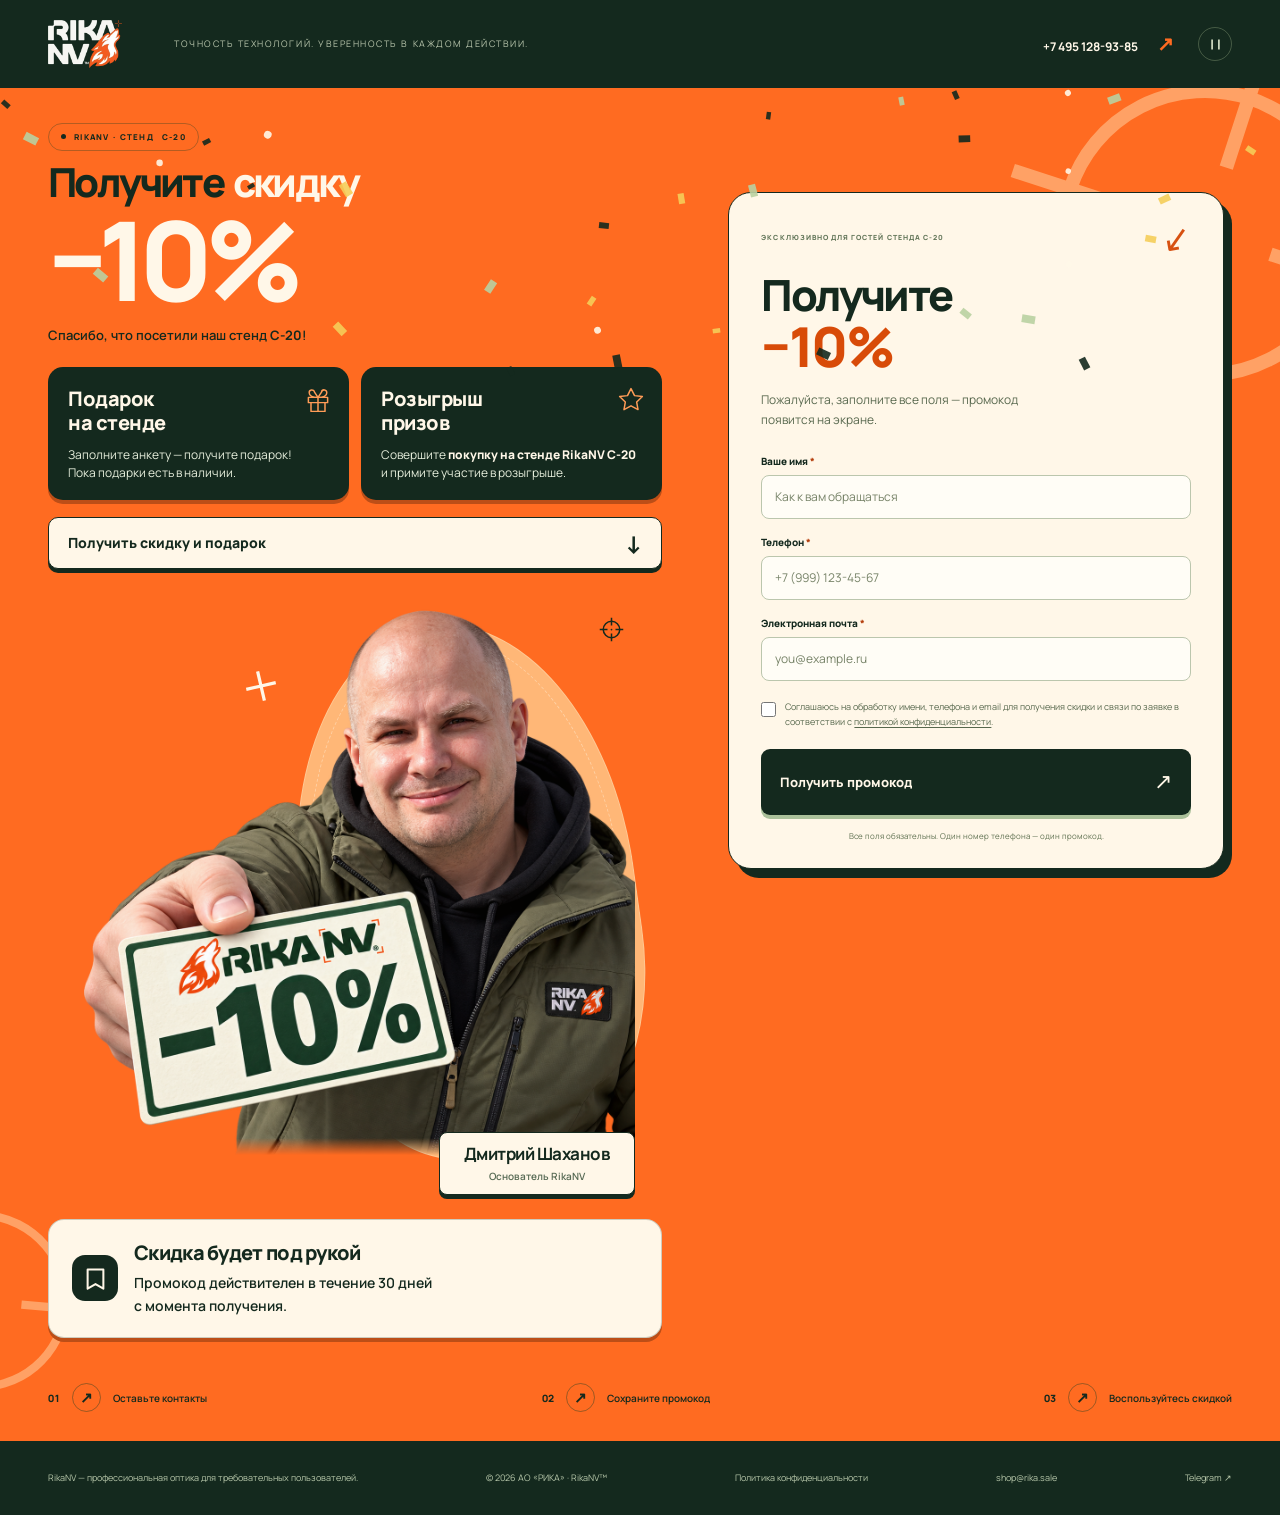
==== commit 64bdd2db: "content(promo): указать номер стенда C-20" ====
--- a/index.html
+++ b/index.html
@@ -4,12 +4,12 @@
   <meta charset="utf-8">
   <meta name="viewport" content="width=device-width, initial-scale=1">
   <meta name="theme-color" content="#ff6b21">
-  <meta name="description" content="Скидка 10% от RikaNV для гостей стенда. Заполните анкету и получите промокод, действительный в течение 30 дней с момента получения. Заполните анкету — получите подарок, пока подарки есть в наличии.">
-  <title>Скидка −10% для гостей стенда — RikaNV</title>
+  <meta name="description" content="Скидка 10% от RikaNV для гостей стенда C-20. Заполните анкету и получите промокод, действительный в течение 30 дней с момента получения. Заполните анкету — получите подарок, пока подарки есть в наличии.">
+  <title>Скидка −10% для гостей стенда C-20 — RikaNV</title>
   <link rel="icon" href="assets/logo.webp" type="image/webp">
   <link rel="stylesheet" href="assets/fonts.css">
   <link rel="stylesheet" href="celebration.css?v=reticle-v2">
-  <link rel="stylesheet" href="founder.css?v=headline-v1">
+  <link rel="stylesheet" href="founder.css?v=stand-c20-v14">
   <script src="config.js" defer></script>
   <script src="app.js?v=receipt-month-v13" defer></script>
   <script src="celebrate.js?v=fresh-v4" defer></script>
@@ -20,12 +20,12 @@
   <main id="top"><canvas id="confetti" aria-hidden="true"></canvas><div class="ambient-star ambient-star-one" aria-hidden="true"><svg class="reticle" viewBox="0 0 100 100" focusable="false"><circle cx="50" cy="50" r="33"/><path d="M50 3v31M50 66v31M3 50h31M66 50h31"/><circle class="reticle-dot" cx="50" cy="50" r="3.5"/></svg></div><div class="ambient-star ambient-star-two" aria-hidden="true"><svg class="reticle" viewBox="0 0 100 100" focusable="false"><circle cx="50" cy="50" r="33"/><path d="M50 3v31M50 66v31M3 50h31M66 50h31"/><circle class="reticle-dot" cx="50" cy="50" r="3.5"/></svg></div>
     <section class="hero" aria-labelledby="hero-title">
       <div class="hero-copy">
-        <p class="eyebrow welcome-label"><span class="live-dot"></span> ВЫ В ГОСТЯХ У RIKANV</p>
+        <p class="eyebrow welcome-label"><span class="live-dot"></span> RIKANV · СТЕНД <span class="stand-number">C-20</span></p>
         <h1 id="hero-title"><span class="hooray">Получите <span class="hooray-accent">скидку</span></span><span class="hero-subtitle"><strong>−10%</strong></span></h1>
-        <p class="stand-thanks">Спасибо, что посетили наш стенд!</p>
+        <p class="stand-thanks">Спасибо, что посетили наш стенд <b class="stand-number">C-20</b>!</p>
         <div class="hero-perks" aria-label="Подарок и розыгрыш на стенде">
           <div class="hero-perk"><svg viewBox="0 0 32 32" fill="none" aria-hidden="true"><path d="M5 13h22v6H5zm3 6v10h16V19M16 13v16M16 13c-7 0-10-2-10-5a3 3 0 0 1 6-1l4 6Zm0 0c7 0 10-2 10-5a3 3 0 0 0-6-1l-4 6Z"/></svg><strong>Подарок<br>на стенде</strong><p>Заполните анкету — получите подарок!<br>Пока подарки есть в наличии.</p></div>
-          <div class="hero-perk"><svg viewBox="0 0 32 32" fill="none" aria-hidden="true"><path d="m16 3 4 8 9 1-6.5 6.3L24 27l-8-4.3L8 27l1.5-8.7L3 12l9-1Z"/></svg><strong>Розыгрыш<br>призов</strong><p>Совершите <b>покупку на стенде RikaNV</b> и примите участие в розыгрыше.</p></div>
+          <div class="hero-perk"><svg viewBox="0 0 32 32" fill="none" aria-hidden="true"><path d="m16 3 4 8 9 1-6.5 6.3L24 27l-8-4.3L8 27l1.5-8.7L3 12l9-1Z"/></svg><strong>Розыгрыш<br>призов</strong><p>Совершите <b>покупку на стенде RikaNV <span class="stand-number">C-20</span></b> и примите участие в розыгрыше.</p></div>
         </div>
         <a class="hero-cta" href="#discount">Получить скидку и подарок <span aria-hidden="true">↓</span></a>
         <figure class="founder-scene">
@@ -42,7 +42,7 @@
       </div>
       <div class="form-column">
       <aside class="form-card" id="discount" aria-labelledby="form-title">
-        <div class="form-topline"><span class="eyebrow">ЭКСКЛЮЗИВНО ДЛЯ ГОСТЕЙ СТЕНДА</span><span class="mini-cross" aria-hidden="true">↙︎</span></div>
+        <div class="form-topline"><span class="eyebrow">ЭКСКЛЮЗИВНО ДЛЯ ГОСТЕЙ СТЕНДА <span class="stand-number">C-20</span></span><span class="mini-cross" aria-hidden="true">↙︎</span></div>
         <div id="form-intro"><h2 id="form-title">Получите<br><em>−10%</em></h2><p>Пожалуйста, заполните все поля — промокод появится на экране.</p></div>
         <form id="lead-form" novalidate>
           <div class="field"><label for="name">Ваше имя <span>*</span></label><input id="name" name="name" autocomplete="given-name" placeholder="Как к вам обращаться" minlength="2" maxlength="80" required><span class="field-error" id="name-error"></span></div>
@@ -59,7 +59,7 @@
         <div class="success" id="success" hidden tabindex="-1">
           <span class="success-icon" aria-hidden="true">✓</span><p class="eyebrow">ЗАЯВКА ПРИНЯТА</p><h2>Ваш промокод<br>на −10%</h2><p>Сохраните промокод и назовите его менеджеру вместе с телефоном из заявки. Промокод действителен в течение 30 дней с момента получения.</p>
           <div class="coupon"><span id="promo-code"></span><button type="button" id="copy-code" aria-label="Скопировать промокод">Скопировать <span aria-hidden="true">⧉</span></button></div>
-          <p class="coupon-deadline" id="coupon-deadline"></p><p class="copy-status" id="copy-status" role="status"></p><p class="success-stand">Назовите промокод менеджеру RikaNV.</p><p class="success-note">Покажите этот экран сотруднику и получите подарок на стенде, пока подарки есть в наличии. Совершите покупку на стенде RikaNV и примите участие в розыгрыше призов.</p>
+          <p class="coupon-deadline" id="coupon-deadline"></p><p class="copy-status" id="copy-status" role="status"></p><p class="success-stand">Назовите промокод менеджеру RikaNV на стенде <span class="stand-number">C-20</span>.</p><p class="success-note">Покажите этот экран сотруднику и получите подарок на стенде <span class="stand-number">C-20</span>, пока подарки есть в наличии. Совершите покупку на стенде RikaNV <span class="stand-number">C-20</span> и примите участие в розыгрыше призов.</p>
           <button class="another-application" id="another-application" type="button">Заполнить форму для другого человека</button>
         </div>
         <noscript><p>Для отправки заявки включите JavaScript или позвоните <a href="tel:+74951289385">+7 495 128-93-85</a>.</p></noscript>
--- a/founder.css
+++ b/founder.css
@@ -52,6 +52,7 @@
 .hero-subtitle{display:flex;align-items:baseline;gap:14px;font-size:30px;line-height:1;letter-spacing:-.05em;margin-top:0}
 .hero-subtitle strong{font-size:110px;line-height:1.02;letter-spacing:-.08em;font-weight:800}
 .stand-thanks{margin-top:10px;font-size:13px}
+.stand-number{white-space:nowrap}
 .hero-perks{display:grid;grid-template-columns:repeat(2,minmax(0,1fr));gap:12px;margin-top:22px}
 .hero-perk{position:relative;min-width:0;padding:20px 20px 17px;background:var(--ink);color:var(--paper);border-radius:15px;box-shadow:0 4px 0 #bc4e17}
 .hero-perk svg{position:absolute;right:17px;top:19px;width:28px;height:28px;stroke:#ff9c57;stroke-width:1.7;stroke-linejoin:round;stroke-linecap:round}
